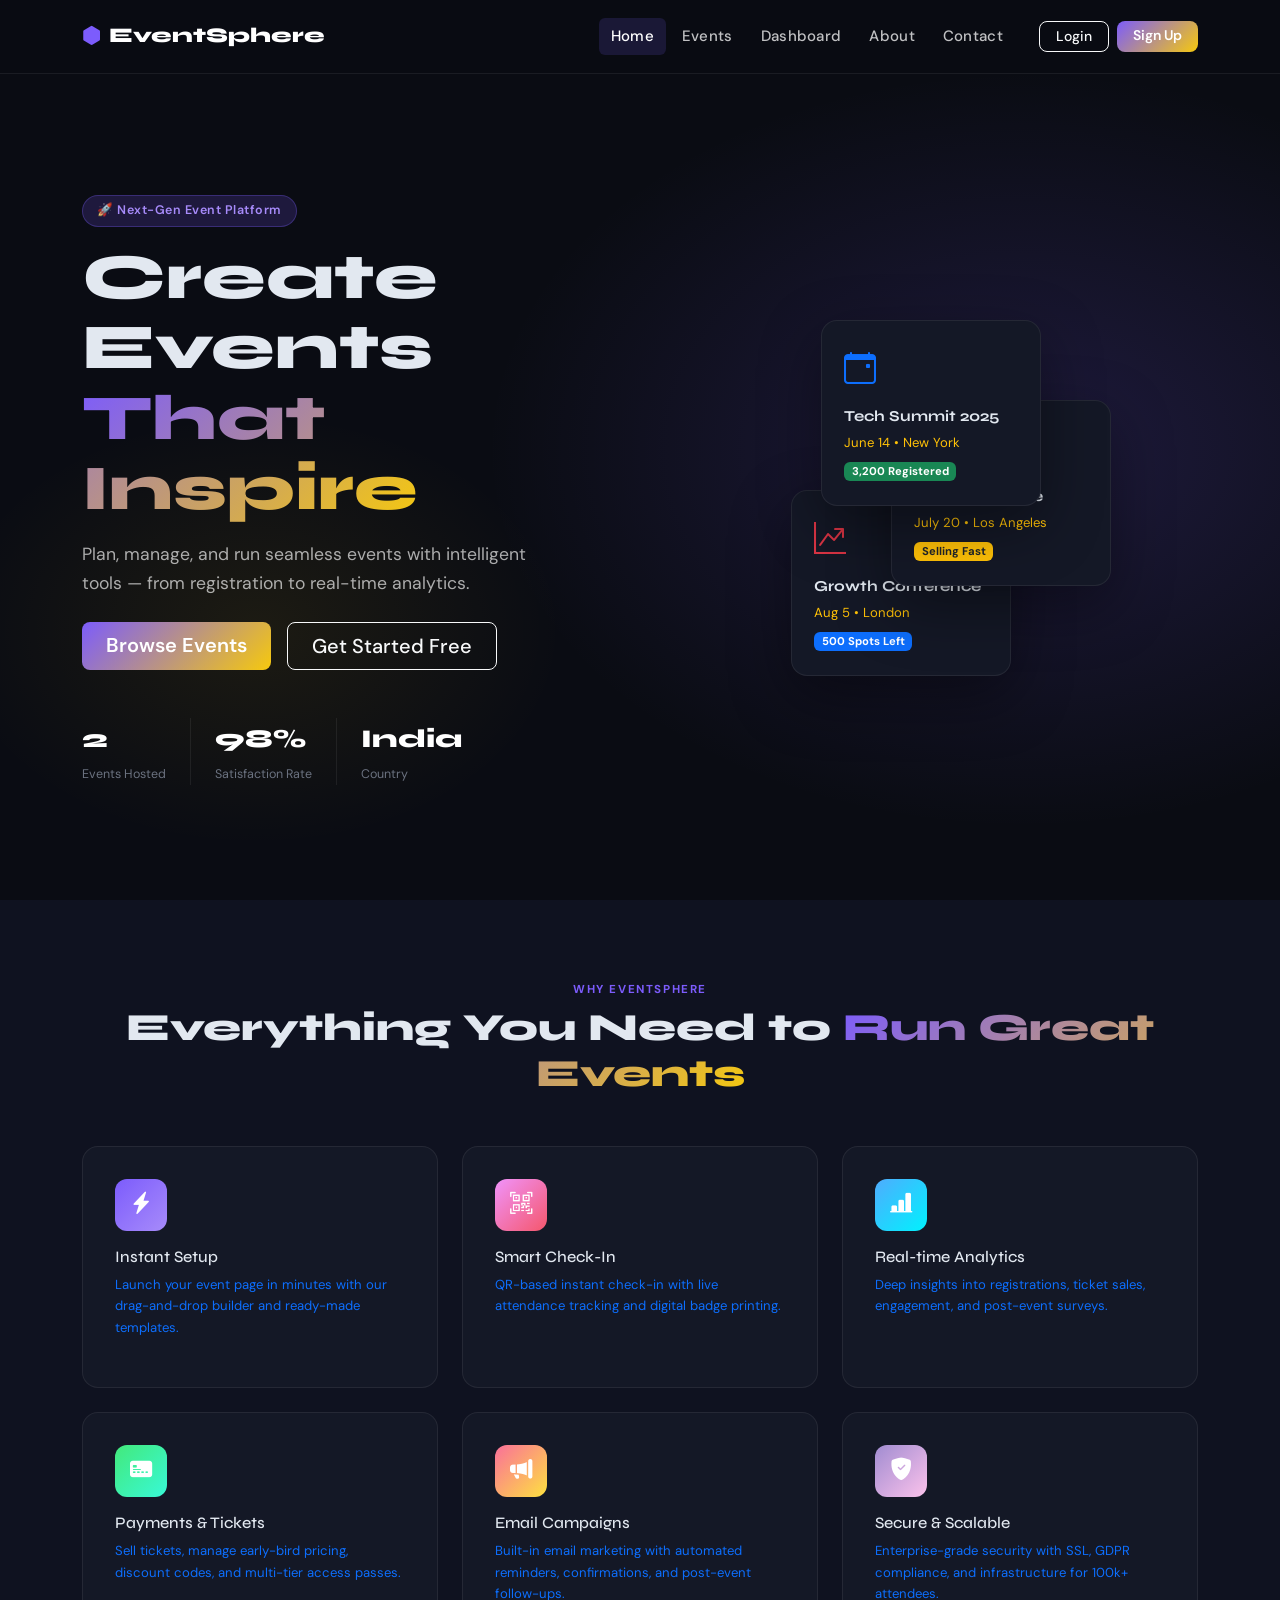
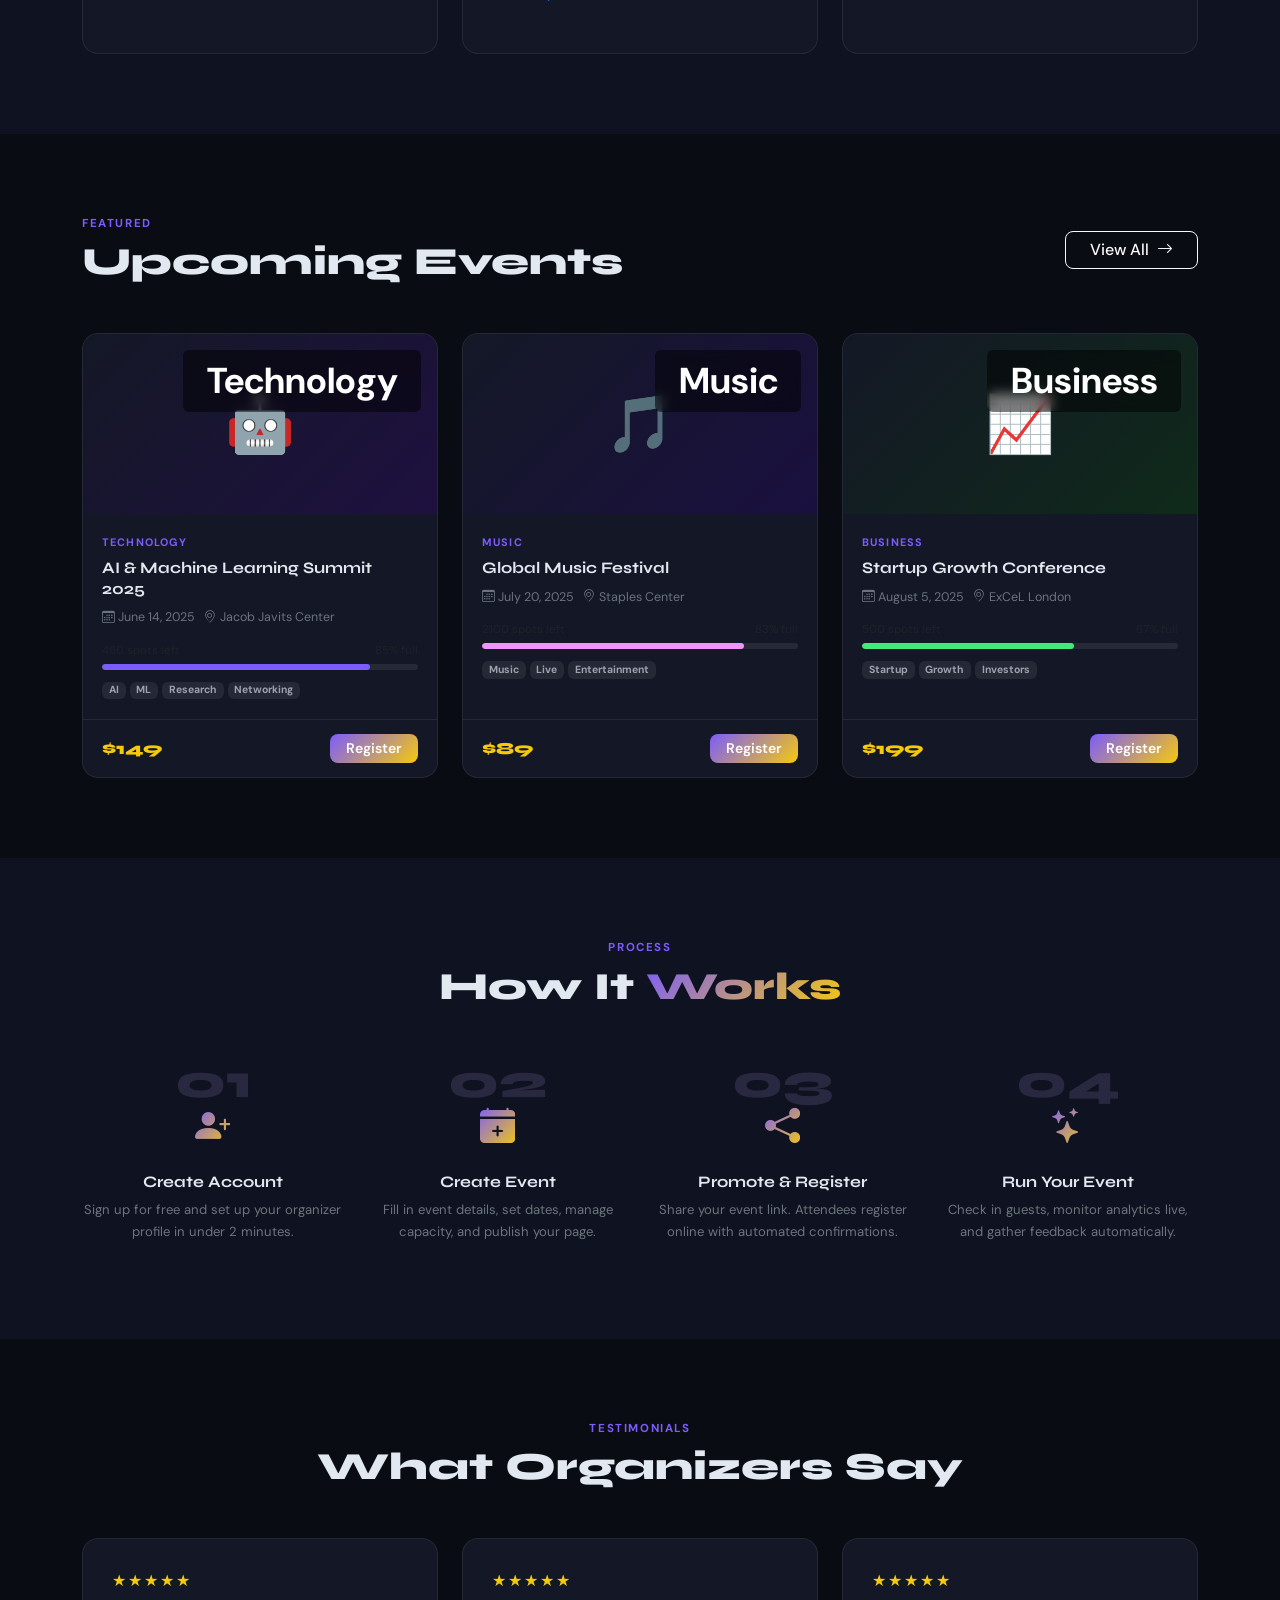
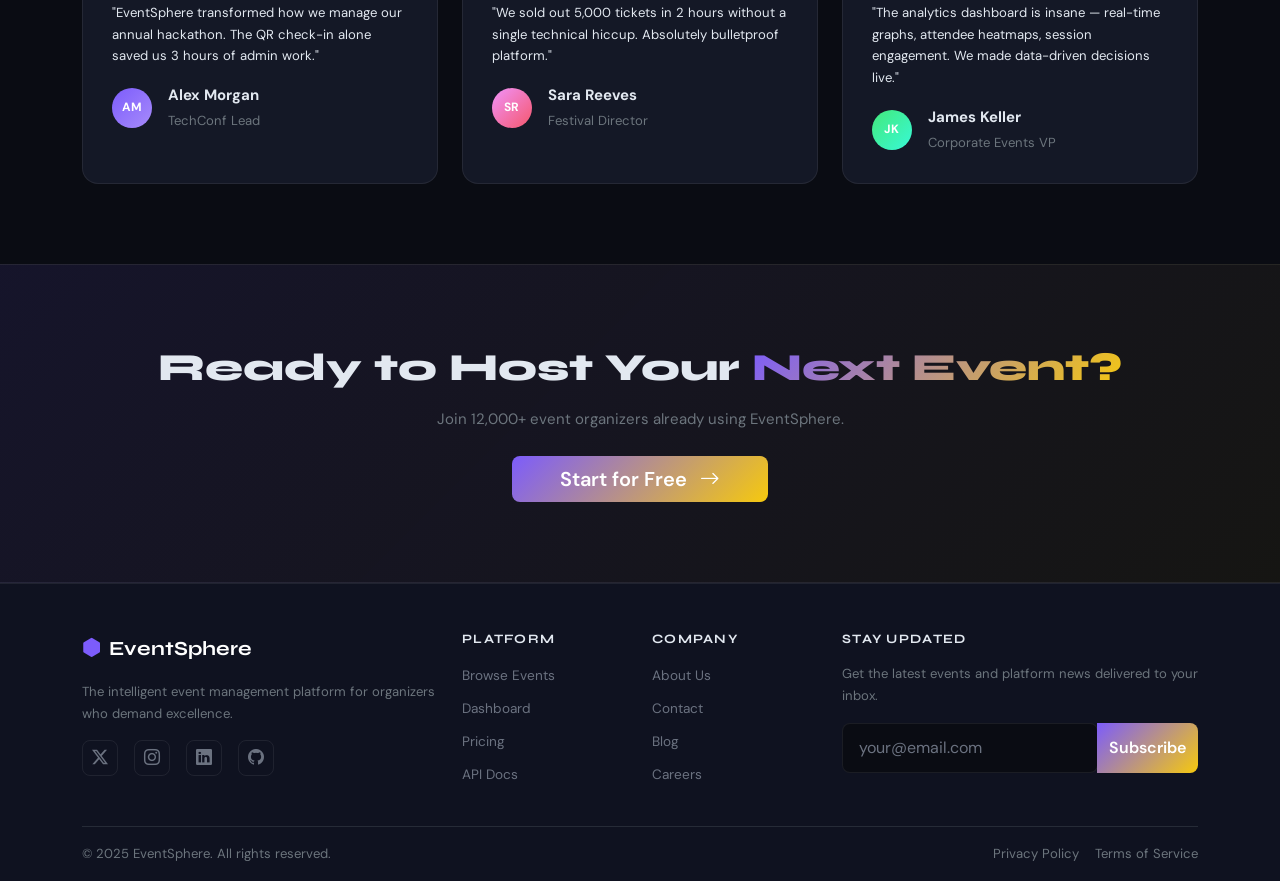
==== frontend/index.html @ f398262e "frontend ui of this website" ====
<!DOCTYPE html>
<html lang="en">

<head>
    <meta charset="UTF-8" />
    <meta name="viewport" content="width=device-width, initial-scale=1.0" />
    <title>EventSphere – Smart Event Management</title>
    <link href="https://cdn.jsdelivr.net/npm/bootstrap@5.3.3/dist/css/bootstrap.min.css" rel="stylesheet" />
    <link href="https://cdn.jsdelivr.net/npm/bootstrap-icons@1.11.3/font/bootstrap-icons.min.css" rel="stylesheet" />
    <link
        href="https://fonts.googleapis.com/css2?family=Syne:wght@400;600;700;800&family=DM+Sans:ital,wght@0,300;0,400;0,500;1,300&display=swap"
        rel="stylesheet" />
    <link rel="stylesheet" href="css/style.css" />
</head>

<body>

    <!-- NAVBAR -->
    <nav class="navbar navbar-expand-lg navbar-dark fixed-top es-navbar" id="mainNav">
        <div class="container">
            <a class="navbar-brand es-brand" href="index.html">
                <span class="brand-icon"><i class="bi bi-hexagon-fill"></i></span>
                EventSphere
            </a>
            <button class="navbar-toggler border-0" type="button" data-bs-toggle="collapse"
                data-bs-target="#navbarMain">
                <span class="navbar-toggler-icon"></span>
            </button>
            <div class="collapse navbar-collapse" id="navbarMain">
                <ul class="navbar-nav ms-auto align-items-lg-center gap-lg-1">
                    <li class="nav-item"><a class="nav-link active" href="index.html">Home</a></li>
                    <li class="nav-item"><a class="nav-link" href="events.html">Events</a></li>
                    <li class="nav-item"><a class="nav-link" href="dashboard.html">Dashboard</a></li>
                    <li class="nav-item"><a class="nav-link" href="about.html">About</a></li>
                    <li class="nav-item"><a class="nav-link" href="contact.html">Contact</a></li>
                </ul>
                <div class="ms-lg-4 mt-3 mt-lg-0 d-flex gap-2">
                    <a href="login.html" class="btn btn-outline-light btn-sm px-3">Login</a>
                    <a href="register.html" class="btn btn-es-primary btn-sm px-3">Sign Up</a>
                </div>
            </div>
        </div>
    </nav>

    <!-- HERO -->
    <section class="es-hero d-flex align-items-center">
        <div class="hero-bg-anim"></div>
        <div class="container position-relative z-1">
            <div class="row align-items-center g-5">
                <div class="col-lg-6">
                    <span class="es-badge mb-3 d-inline-block">🚀 Next-Gen Event Platform</span>
                    <h1 class="es-hero-title">Create Events <br /><span class="es-gradient-text">That Inspire</span>
                    </h1>
                    <p class="es-hero-sub mt-3 mb-4">Plan, manage, and run seamless events with intelligent tools — from
                        registration to real-time analytics.</p>
                    <div class="d-flex flex-wrap gap-3">
                        <a href="events.html" class="btn btn-es-primary btn-lg px-4">Browse Events</a>
                        <a href="register.html" class="btn btn-outline-light btn-lg px-4">Get Started Free</a>
                    </div>
                    <div class="hero-stats d-flex gap-4 mt-5">
                        <div><span class="stat-num">2</span><br /><small>Events Hosted</small></div>
                        <div class="stat-divider"></div>
                        <div><span class="stat-num">98%</span><br /><small>Satisfaction Rate</small></div>
                        <div class="stat-divider"></div>
                        <div><span class="stat-num">India</span><br /><small>Country</small></div>
                    </div>
                </div>
                <div class="col-lg-6 d-none d-lg-flex justify-content-center">
                    <div class="hero-card-stack">
                        <div class="hero-card hc-1">
                            <i class="bi bi-calendar-event fs-2 mb-2 d-block text-primary"></i>
                            <strong>Tech Summit 2025</strong>
                            <p class="small text-warning mb-1">June 14 • New York</p>
                            <span class="badge bg-success">3,200 Registered</span>
                        </div>
                        <div class="hero-card hc-2">
                            <i class="bi bi-music-note-beamed fs-2 mb-2 d-block text-info"></i>
                            <strong>Music Fest Live</strong>
                            <p class="small text-warning mb-1">July 20 • Los Angeles</p>
                            <span class="badge bg-warning text-dark">Selling Fast</span>
                        </div>
                        <div class="hero-card hc-3">
                            <i class="bi bi-graph-up-arrow fs-2 mb-2 d-block text-danger"></i>
                            <strong>Growth Conference</strong>
                            <p class="small text-warning mb-1">Aug 5 • London</p>
                            <span class="badge bg-primary">500 Spots Left</span>
                        </div>
                    </div>
                </div>
            </div>
        </div>
    </section>

    <!-- FEATURES -->
    <section class="py-6 bg-dark-alt">
        <div class="container">
            <div class="text-center mb-5">
                <span class="es-section-label">Why EventSphere</span>
                <h2 class="es-section-title">Everything You Need to <span class="es-gradient-text">Run Great
                        Events</span></h2>
            </div>
            <div class="row g-4">
                <div class="col-md-4">
                    <div class="es-feature-card">
                        <div class="es-feat-icon"><i class="bi bi-lightning-charge-fill"></i></div>
                        <h5>Instant Setup</h5>
                        <p class="text-primary small">Launch your event page in minutes with our drag-and-drop builder
                            and
                            ready-made templates.</p>
                    </div>
                </div>
                <div class="col-md-4">
                    <div class="es-feature-card">
                        <div class="es-feat-icon" style="background:linear-gradient(135deg,#f093fb,#f5576c)"><i
                                class="bi bi-qr-code-scan"></i></div>
                        <h5>Smart Check-In</h5>
                        <p class="text-primary small">QR-based instant check-in with live attendance tracking and
                            digital
                            badge printing.</p>
                    </div>
                </div>
                <div class="col-md-4">
                    <div class="es-feature-card">
                        <div class="es-feat-icon" style="background:linear-gradient(135deg,#4facfe,#00f2fe)"><i
                                class="bi bi-bar-chart-line-fill"></i></div>
                        <h5>Real-time Analytics</h5>
                        <p class="text-primary small">Deep insights into registrations, ticket sales, engagement, and
                            post-event surveys.</p>
                    </div>
                </div>
                <div class="col-md-4">
                    <div class="es-feature-card">
                        <div class="es-feat-icon" style="background:linear-gradient(135deg,#43e97b,#38f9d7)"><i
                                class="bi bi-credit-card-2-front-fill"></i></div>
                        <h5>Payments & Tickets</h5>
                        <p class="text-primary small">Sell tickets, manage early-bird pricing, discount codes, and
                            multi-tier access passes.</p>
                    </div>
                </div>
                <div class="col-md-4">
                    <div class="es-feature-card">
                        <div class="es-feat-icon" style="background:linear-gradient(135deg,#fa709a,#fee140)"><i
                                class="bi bi-megaphone-fill"></i></div>
                        <h5>Email Campaigns</h5>
                        <p class="text-primary small">Built-in email marketing with automated reminders, confirmations,
                            and post-event follow-ups.</p>
                    </div>
                </div>
                <div class="col-md-4">
                    <div class="es-feature-card">
                        <div class="es-feat-icon" style="background:linear-gradient(135deg,#a18cd1,#fbc2eb)"><i
                                class="bi bi-shield-fill-check"></i></div>
                        <h5>Secure & Scalable</h5>
                        <p class="text-primary small">Enterprise-grade security with SSL, GDPR compliance, and
                            infrastructure for 100k+ attendees.</p>
                    </div>
                </div>
            </div>
        </div>
    </section>

    <!-- UPCOMING EVENTS PREVIEW -->
    <section class="py-6">
        <div class="container">
            <div class="d-flex justify-content-between align-items-center mb-5">
                <div>
                    <span class="es-section-label">Featured</span>
                    <h2 class="es-section-title mb-0">Upcoming Events</h2>
                </div>
                <a href="events.html" class="btn btn-outline-light px-4">View All <i
                        class="bi bi-arrow-right ms-1"></i></a>
            </div>
            <div class="row g-4" id="homeEventCards">
                <!-- Cards injected by JS -->
            </div>
        </div>
    </section>

    <!-- HOW IT WORKS -->
    <section class="py-6 bg-dark-alt">
        <div class="container">
            <div class="text-center mb-5">
                <span class="es-section-label">Process</span>
                <h2 class="es-section-title">How It <span class="es-gradient-text">Works</span></h2>
            </div>
            <div class="row g-4 justify-content-center">
                <div class="col-md-3 text-center">
                    <div class="hiw-step">
                        <div class="hiw-num">01</div>
                        <i class="bi bi-person-plus-fill hiw-icon"></i>
                        <h6 class="mt-3">Create Account</h6>
                        <p class="text-secondary small">Sign up for free and set up your organizer profile in under 2
                            minutes.</p>
                    </div>
                </div>
                <div class="col-md-3 text-center">
                    <div class="hiw-step">
                        <div class="hiw-num">02</div>
                        <i class="bi bi-calendar-plus-fill hiw-icon"></i>
                        <h6 class="mt-3">Create Event</h6>
                        <p class="text-secondary small">Fill in event details, set dates, manage capacity, and publish
                            your
                            page.</p>
                    </div>
                </div>
                <div class="col-md-3 text-center">
                    <div class="hiw-step">
                        <div class="hiw-num">03</div>
                        <i class="bi bi-share-fill hiw-icon"></i>
                        <h6 class="mt-3">Promote & Register</h6>
                        <p class="text-secondary small">Share your event link. Attendees register online with automated
                            confirmations.</p>
                    </div>
                </div>
                <div class="col-md-3 text-center">
                    <div class="hiw-step">
                        <div class="hiw-num">04</div>
                        <i class="bi bi-stars hiw-icon"></i>
                        <h6 class="mt-3">Run Your Event</h6>
                        <p class="text-secondary small">Check in guests, monitor analytics live, and gather feedback
                            automatically.</p>
                    </div>
                </div>
            </div>
        </div>
    </section>

    <!-- TESTIMONIALS -->
    <section class="py-6">
        <div class="container">
            <div class="text-center mb-5">
                <span class="es-section-label">Testimonials</span>
                <h2 class="es-section-title">What Organizers Say</h2>
            </div>
            <div class="row g-4">
                <div class="col-md-4">
                    <div class="es-testimonial-card">
                        <div class="stars mb-2">★★★★★</div>
                        <p class="text-gray small">"EventSphere transformed how we manage our annual hackathon. The
                            QR
                            check-in alone saved us 3 hours of admin work."</p>
                        <div class="d-flex align-items-center gap-3 mt-3">
                            <div class="testi-avatar">AM</div>
                            <div><strong class="d-block">Alex Morgan</strong><small class="text-secondary
                                ">TechConf
                                    Lead</small></div>
                        </div>
                    </div>
                </div>
                <div class="col-md-4">
                    <div class="es-testimonial-card">
                        <div class="stars mb-2">★★★★★</div>
                        <p class="text-gray small">"We sold out 5,000 tickets in 2 hours without a single technical
                            hiccup. Absolutely bulletproof platform."</p>
                        <div class="d-flex align-items-center gap-3 mt-3">
                            <div class="testi-avatar" style="background:linear-gradient(135deg,#f093fb,#f5576c)">SR
                            </div>
                            <div><strong class="d-block">Sara Reeves</strong><small class="text-secondary">Festival
                                    Director</small></div>
                        </div>
                    </div>
                </div>
                <div class="col-md-4">
                    <div class="es-testimonial-card">
                        <div class="stars mb-2">★★★★★</div>
                        <p class="text-gray small">"The analytics dashboard is insane — real-time graphs, attendee
                            heatmaps, session engagement. We made data-driven decisions live."</p>
                        <div class="d-flex align-items-center gap-3 mt-3">
                            <div class="testi-avatar" style="background:linear-gradient(135deg,#43e97b,#38f9d7)">JK
                            </div>
                            <div><strong class="d-block">James Keller</strong><small class="text-secondary">Corporate
                                    Events
                                    VP</small></div>
                        </div>
                    </div>
                </div>
            </div>
        </div>
    </section>

    <!-- CTA BANNER -->
    <section class="es-cta-section py-6">
        <div class="container text-center">
            <h2 class="es-section-title mb-3">Ready to Host Your <span class="es-gradient-text">Next Event?</span></h2>
            <p class="text-secondary mb-4">Join 12,000+ event organizers already using EventSphere.</p>
            <a href="register.html" class="btn btn-es-primary btn-lg px-5">Start for Free <i
                    class="bi bi-arrow-right ms-2"></i></a>
        </div>
    </section>

    <!-- FOOTER -->
    <footer class="es-footer pt-5 pb-3">
        <div class="container">
            <div class="row g-4 mb-4">
                <div class="col-lg-4">
                    <a class="es-brand d-flex align-items-center gap-2 mb-3 text-decoration-none" href="index.html">
                        <span class="brand-icon"><i class="bi bi-hexagon-fill"></i></span>
                        <span class="text-white fs-5 fw-bold" style="font-family:'Syne',sans-serif">EventSphere</span>
                    </a>
                    <p class="text-secondary small">The intelligent event management platform for organizers who demand
                        excellence.</p>
                    <div class="d-flex gap-3 mt-3">
                        <a href="#" class="es-social-link"><i class="bi bi-twitter-x"></i></a>
                        <a href="#" class="es-social-link"><i class="bi bi-instagram"></i></a>
                        <a href="#" class="es-social-link"><i class="bi bi-linkedin"></i></a>
                        <a href="#" class="es-social-link"><i class="bi bi-github"></i></a>
                    </div>
                </div>
                <div class="col-6 col-lg-2">
                    <h6 class="es-footer-heading">Platform</h6>
                    <ul class="list-unstyled es-footer-links">
                        <li><a href="events.html">Browse Events</a></li>
                        <li><a href="dashboard.html">Dashboard</a></li>
                        <li><a href="#">Pricing</a></li>
                        <li><a href="#">API Docs</a></li>
                    </ul>
                </div>
                <div class="col-6 col-lg-2">
                    <h6 class="es-footer-heading">Company</h6>
                    <ul class="list-unstyled es-footer-links">
                        <li><a href="about.html">About Us</a></li>
                        <li><a href="contact.html">Contact</a></li>
                        <li><a href="#">Blog</a></li>
                        <li><a href="#">Careers</a></li>
                    </ul>
                </div>
                <div class="col-lg-4">
                    <h6 class="es-footer-heading">Stay Updated</h6>
                    <p class="text-secondary small">Get the latest events and platform news delivered to your inbox.</p>
                    <div class="input-group es-newsletter-input">
                        <input type="email" class="form-control" placeholder="your@email.com" />
                        <button class="btn btn-es-primary">Subscribe</button>
                    </div>
                </div>
            </div>
            <hr class="border-secondary" />
            <div class="d-flex flex-wrap justify-content-between align-items-center gap-2">
                <small class="text-secondary">© 2025 EventSphere. All rights reserved.</small>
                <div class="d-flex gap-3">
                    <a href="#" class="text-secondary small">Privacy Policy</a>
                    <a href="#" class="text-secondary small">Terms of Service</a>
                </div>
            </div>
        </div>
    </footer>

    <script src="https://cdn.jsdelivr.net/npm/bootstrap@5.3.3/dist/js/bootstrap.bundle.min.js"></script>
    <script src="js/auth.js"></script>
    <script src="js/api.js"></script>
    <script src="js/events.js"></script>
    <script src="js/main.js"></script>
    <script>
        // Render 3 featured event cards on home page
        document.addEventListener('DOMContentLoaded', () => {
            const container = document.getElementById('homeEventCards');
            const featured = eventsData.slice(0, 3);
            container.innerHTML = featured.map(renderEventCard).join('');
        });
    </script>
</body>

</html>
---- frontend/css/style.css ----
/* =============================
   EventSphere — Global Stylesheet
   ============================= */

:root {
  --es-bg: #0a0c13;
  --es-bg-alt: #0f1220;
  --es-card: #141826;
  --es-border: rgba(255, 255, 255, 0.07);
  --es-accent: #7c5cfc;
  --es-accent2: #f6c90e;
  --es-text: #e2e8f0;
  --es-muted: #6b7280;
  --es-grad: linear-gradient(135deg, #7c5cfc 0%, #f6c90e 100%);
  --es-grad-soft: linear-gradient(
    135deg,
    rgba(124, 92, 252, 0.15),
    rgba(246, 201, 14, 0.08)
  );
}

/* ─── Base ─── */
*,
*::before,
*::after {
  box-sizing: border-box;
}

body {
  margin: 0;
  background: var(--es-bg);
  color: var(--es-text);
  font-family: 'DM Sans', sans-serif;
  font-size: 15px;
  line-height: 1.65;
}

h1,
h2,
h3,
h4,
h5,
h6 {
  font-family: 'Syne', sans-serif;
}

a {
  color: var(--es-accent);
  text-decoration: none;
  transition: color 0.2s;
}
a:hover {
  color: var(--es-accent2);
}

.py-6 {
  padding-top: 5rem;
  padding-bottom: 5rem;
}

/* ─── Scrollbar ─── */
::-webkit-scrollbar {
  width: 6px;
}
::-webkit-scrollbar-track {
  background: var(--es-bg);
}
::-webkit-scrollbar-thumb {
  background: var(--es-accent);
  border-radius: 3px;
}

/* ─── Navbar ─── */
.es-navbar {
  background: rgba(10, 12, 19, 0.85);
  backdrop-filter: blur(18px);
  border-bottom: 1px solid var(--es-border);
  padding: 0.9rem 0;
  transition: background 0.3s;
}
.es-navbar.scrolled {
  background: rgba(10, 12, 19, 0.98);
}
.es-brand {
  font-family: 'Syne', sans-serif;
  font-weight: 800;
  font-size: 1.3rem;
  color: #fff !important;
  display: flex;
  align-items: center;
  gap: 0.5rem;
}
.brand-icon {
  color: var(--es-accent);
  font-size: 1.2rem;
}
.navbar-nav .nav-link {
  color: rgba(255, 255, 255, 0.75) !important;
  font-weight: 500;
  letter-spacing: 0.02em;
  padding: 0.4rem 0.75rem !important;
  border-radius: 6px;
  transition: all 0.2s;
}
.navbar-nav .nav-link:hover,
.navbar-nav .nav-link.active {
  color: #fff !important;
  background: rgba(124, 92, 252, 0.15);
}

/* ─── Buttons ─── */
.btn-es-primary {
  background: var(--es-grad);
  color: #fff !important;
  border: none;
  font-weight: 600;
  border-radius: 8px;
  transition:
    transform 0.2s,
    box-shadow 0.2s;
}
.btn-es-primary:hover {
  transform: translateY(-2px);
  box-shadow: 0 8px 24px rgba(124, 92, 252, 0.4);
}
.btn-outline-light {
  border-radius: 8px;
  font-weight: 500;
}

/* ─── Section Labels & Titles ─── */
.es-section-label {
  font-size: 0.72rem;
  font-weight: 700;
  letter-spacing: 0.14em;
  text-transform: uppercase;
  color: var(--es-accent);
  display: block;
  margin-bottom: 0.4rem;
}
.es-section-title {
  font-size: clamp(1.6rem, 3vw, 2.4rem);
  font-weight: 800;
  line-height: 1.2;
}
.es-gradient-text {
  background: var(--es-grad);
  -webkit-background-clip: text;
  -webkit-text-fill-color: transparent;
  background-clip: text;
}
.es-badge {
  background: rgba(124, 92, 252, 0.18);
  color: #a78bfa;
  border: 1px solid rgba(124, 92, 252, 0.3);
  border-radius: 50px;
  padding: 0.3rem 0.9rem;
  font-size: 0.78rem;
  font-weight: 600;
  letter-spacing: 0.04em;
}

/* ─── Hero ─── */
.es-hero {
  min-height: 100vh;
  padding-top: 80px;
  position: relative;
  overflow: hidden;
  background: var(--es-bg);
}
.hero-bg-anim {
  position: absolute;
  inset: 0;
  background:
    radial-gradient(
      ellipse 60% 60% at 80% 50%,
      rgba(124, 92, 252, 0.18) 0%,
      transparent 70%
    ),
    radial-gradient(
      ellipse 40% 40% at 20% 70%,
      rgba(246, 201, 14, 0.08) 0%,
      transparent 60%
    );
  pointer-events: none;
}
.es-hero-title {
  font-size: clamp(2.4rem, 5vw, 4rem);
  font-weight: 800;
  line-height: 1.1;
}
.es-hero-sub {
  font-size: 1.1rem;
  color: rgba(255, 255, 255, 0.65);
  max-width: 480px;
}
.stat-num {
  font-family: 'Syne', sans-serif;
  font-size: 1.6rem;
  font-weight: 800;
  color: #fff;
}
.hero-stats small {
  color: var(--es-muted);
  font-size: 0.78rem;
}
.stat-divider {
  width: 1px;
  background: var(--es-border);
  align-self: stretch;
}

/* Hero Card Stack */
.hero-card-stack {
  position: relative;
  width: 320px;
  height: 340px;
}
.hero-card {
  position: absolute;
  background: var(--es-card);
  border: 1px solid var(--es-border);
  border-radius: 16px;
  padding: 1.4rem;
  width: 220px;
  box-shadow: 0 20px 60px rgba(0, 0, 0, 0.4);
  transition: transform 0.4s ease;
}
.hero-card:hover {
  transform: scale(1.04);
  z-index: 10;
}
.hc-1 {
  top: 0;
  left: 50px;
  z-index: 3;
}
.hc-2 {
  top: 80px;
  left: 120px;
  z-index: 2;
}
.hc-3 {
  top: 170px;
  left: 20px;
  z-index: 1;
}
.hero-card strong {
  font-family: 'Syne', sans-serif;
  font-size: 0.95rem;
  display: block;
  margin-bottom: 0.2rem;
}

/* ─── Backgrounds ─── */
.bg-dark-alt {
  background: var(--es-bg-alt) !important;
}

/* ─── Feature Cards ─── */
.es-feature-card {
  background: var(--es-card);
  border: 1px solid var(--es-border);
  border-radius: 16px;
  padding: 2rem;
  height: 100%;
  transition:
    transform 0.3s,
    border-color 0.3s,
    box-shadow 0.3s;
}
.es-feature-card:hover {
  transform: translateY(-6px);
  border-color: rgba(124, 92, 252, 0.4);
  box-shadow: 0 16px 48px rgba(124, 92, 252, 0.12);
}
.es-feat-icon {
  width: 52px;
  height: 52px;
  border-radius: 12px;
  background: linear-gradient(135deg, #7c5cfc, #a78bfa);
  display: flex;
  align-items: center;
  justify-content: center;
  font-size: 1.4rem;
  color: #fff;
  margin-bottom: 1rem;
}
.es-feature-card h5 {
  font-family: 'Syne', sans-serif;
  font-size: 1rem;
  margin-bottom: 0.5rem;
}

/* ─── Event Cards ─── */
.es-event-card {
  background: var(--es-card);
  border: 1px solid var(--es-border);
  border-radius: 16px;
  overflow: hidden;
  height: 100%;
  display: flex;
  flex-direction: column;
  transition:
    transform 0.3s,
    box-shadow 0.3s,
    border-color 0.3s;
}
.es-event-card:hover {
  transform: translateY(-6px);
  box-shadow: 0 20px 50px rgba(0, 0, 0, 0.5);
  border-color: rgba(124, 92, 252, 0.35);
}
.es-event-img {
  height: 180px;
  display: flex;
  align-items: center;
  justify-content: center;
  font-size: 3rem;
  position: relative;
}
.es-event-body {
  padding: 1.2rem;
  flex: 1;
  display: flex;
  flex-direction: column;
}
.es-event-category {
  font-size: 0.68rem;
  font-weight: 700;
  letter-spacing: 0.1em;
  text-transform: uppercase;
  color: var(--es-accent);
  margin-bottom: 0.4rem;
}
.es-event-title {
  font-family: 'Syne', sans-serif;
  font-size: 1rem;
  font-weight: 700;
  margin-bottom: 0.5rem;
  line-height: 1.3;
}
.es-event-meta {
  font-size: 0.78rem;
  color: var(--es-muted);
  margin-bottom: 0.8rem;
}
.es-event-footer {
  margin-top: auto;
  padding: 0.9rem 1.2rem;
  border-top: 1px solid var(--es-border);
  display: flex;
  justify-content: space-between;
  align-items: center;
}
.es-event-price {
  font-family: 'Syne', sans-serif;
  font-weight: 800;
  font-size: 1.05rem;
  color: var(--es-accent2);
}

/* ─── How It Works ─── */
.hiw-step {
  position: relative;
}
.hiw-num {
  font-family: 'Syne', sans-serif;
  font-size: 3rem;
  font-weight: 800;
  color: rgba(190, 170, 249, 0.15);
  line-height: 1;
  margin-bottom: -0.5rem;
}
/* .hiw-icon {
  font-size: 2.2rem;
  background: var(--es-grad);
  -webkit-background-clip: text;
  -webkit-text-fill-color: transparent;
} */
.hiw-icon {
  font-size: 2.2rem;
  background: var(--es-grad);

  background-clip: text; /* Standard */
  -webkit-background-clip: text; /* Chrome/Safari */

  color: transparent; /* Fallback */
  -webkit-text-fill-color: transparent;
}
.hiw-step h6 {
  font-family: 'Syne', sans-serif;
  font-weight: 700;
}

/* ─── Testimonials ─── */
.es-testimonial-card {
  background: var(--es-card);
  border: 1px solid var(--es-border);
  border-radius: 16px;
  padding: 1.8rem;
  height: 100%;
  transition: transform 0.3s;
}
.es-testimonial-card:hover {
  transform: translateY(-4px);
}
.stars {
  color: var(--es-accent2);
  font-size: 1rem;
  letter-spacing: 2px;
}
.testi-avatar {
  width: 40px;
  height: 40px;
  border-radius: 50%;
  background: linear-gradient(135deg, #7c5cfc, #a78bfa);
  display: flex;
  align-items: center;
  justify-content: center;
  font-size: 0.75rem;
  font-weight: 700;
  color: #fff;
  flex-shrink: 0;
}

/* ─── CTA Section ─── */
.es-cta-section {
  background: linear-gradient(
    135deg,
    rgba(124, 92, 252, 0.1) 0%,
    rgba(246, 201, 14, 0.05) 100%
  );
  border-top: 1px solid var(--es-border);
  border-bottom: 1px solid var(--es-border);
}

/* ─── Footer ─── */
.es-footer {
  background: var(--es-bg-alt);
  border-top: 1px solid var(--es-border);
}
.es-footer-heading {
  font-family: 'Syne', sans-serif;
  font-size: 0.8rem;
  font-weight: 700;
  letter-spacing: 0.1em;
  text-transform: uppercase;
  color: var(--es-text);
  margin-bottom: 1rem;
}
.es-footer-links li {
  margin-bottom: 0.5rem;
}
.es-footer-links a {
  color: var(--es-muted);
  font-size: 0.85rem;
  transition: color 0.2s;
}
.es-footer-links a:hover {
  color: var(--es-accent);
}
.es-social-link {
  width: 36px;
  height: 36px;
  display: flex;
  align-items: center;
  justify-content: center;
  border: 1px solid var(--es-border);
  border-radius: 8px;
  color: var(--es-muted);
  font-size: 1rem;
  transition: all 0.2s;
}
.es-social-link:hover {
  color: var(--es-accent);
  border-color: var(--es-accent);
  background: rgba(124, 92, 252, 0.1);
}
.es-newsletter-input .form-control {
  background: var(--es-card);
  border: 1px solid var(--es-border);
  color: var(--es-text);
  border-radius: 8px 0 0 8px;
}
.es-newsletter-input .form-control:focus {
  background: var(--es-card);
  border-color: var(--es-accent);
  color: var(--es-text);
  box-shadow: none;
}
.es-newsletter-input .btn {
  border-radius: 0 8px 8px 0;
}

/* ─── Page Hero (inner pages) ─── */
.es-page-hero {
  padding: 130px 0 70px;
  background: var(--es-bg-alt);
  border-bottom: 1px solid var(--es-border);
  position: relative;
  overflow: hidden;
}
.es-page-hero::before {
  content: '';
  position: absolute;
  inset: 0;
  background: radial-gradient(
    ellipse 60% 80% at 50% 0%,
    rgba(124, 92, 252, 0.12) 0%,
    transparent 70%
  );
  pointer-events: none;
}

/* ─── Search & Filters ─── */
.es-search-bar .form-control {
  background: var(--es-card);
  border: 1px solid var(--es-border);
  color: var(--es-text);
  border-radius: 10px;
  padding: 0.75rem 1rem;
}
.es-search-bar .form-control:focus {
  border-color: var(--es-accent);
  box-shadow: none;
  background: var(--es-card);
  color: var(--es-text);
}
.es-search-bar .form-control::placeholder {
  color: var(--es-muted);
}
.es-filter-btn {
  background: var(--es-card);
  border: 1px solid var(--es-border);
  color: var(--es-muted);
  border-radius: 8px;
  padding: 0.5rem 1rem;
  font-size: 0.85rem;
  cursor: pointer;
  transition: all 0.2s;
}
.es-filter-btn:hover,
.es-filter-btn.active {
  border-color: var(--es-accent);
  color: var(--es-accent);
  background: rgba(124, 92, 252, 0.1);
}

/* ─── Forms ─── */
.es-form-card {
  background: var(--es-card);
  border: 1px solid var(--es-border);
  border-radius: 20px;
  padding: 2.5rem;
}
.form-control,
.form-select {
  background: var(--es-bg) !important;
  border: 1px solid var(--es-border) !important;
  color: var(--es-text) !important;
  border-radius: 8px !important;
  padding: 0.75rem 1rem !important;
  transition:
    border-color 0.2s,
    box-shadow 0.2s !important;
}
.form-control:focus,
.form-select:focus {
  border-color: var(--es-accent) !important;
  box-shadow: 0 0 0 3px rgba(124, 92, 252, 0.15) !important;
  background: var(--es-bg) !important;
  color: var(--es-text) !important;
}
.form-control::placeholder {
  color: var(--es-muted) !important;
}
.form-label {
  font-size: 0.82rem;
  font-weight: 600;
  color: var(--es-text);
  margin-bottom: 0.35rem;
}
.form-check-input {
  background-color: var(--es-bg) !important;
  border: 1px solid var(--es-border) !important;
}
.form-check-input:checked {
  background-color: var(--es-accent) !important;
  border-color: var(--es-accent) !important;
}
.form-select option {
  background: var(--es-bg);
  color: var(--es-text);
}
.es-divider {
  display: flex;
  align-items: center;
  gap: 1rem;
  color: var(--es-muted);
  font-size: 0.78rem;
}
.es-divider::before,
.es-divider::after {
  content: '';
  flex: 1;
  height: 1px;
  background: var(--es-border);
}

/* ─── Dashboard ─── */
.es-stat-card {
  background: var(--es-card);
  border: 1px solid var(--es-border);
  border-radius: 14px;
  padding: 1.5rem;
  display: flex;
  align-items: center;
  gap: 1rem;
  transition: transform 0.3s;
}
.es-stat-card:hover {
  transform: translateY(-4px);
}
.es-stat-icon {
  width: 56px;
  height: 56px;
  border-radius: 14px;
  display: flex;
  align-items: center;
  justify-content: center;
  font-size: 1.4rem;
  flex-shrink: 0;
}
.es-stat-num {
  font-family: 'Syne', sans-serif;
  font-size: 1.8rem;
  font-weight: 800;
  line-height: 1;
}
.es-stat-label {
  color: var(--es-muted);
  font-size: 0.8rem;
}
.es-stat-change {
  font-size: 0.75rem;
  font-weight: 600;
}
.es-stat-up {
  color: #22c55e;
}
.es-stat-down {
  color: #ef4444;
}

.es-dash-card {
  background: var(--es-card);
  border: 1px solid var(--es-border);
  border-radius: 14px;
  padding: 1.5rem;
}
.es-dash-card-title {
  font-family: 'Syne', sans-serif;
  font-size: 0.95rem;
  font-weight: 700;
  margin-bottom: 1rem;
}

.es-table {
  width: 100%;
  border-collapse: collapse;
}
.es-table th {
  font-size: 0.72rem;
  font-weight: 700;
  letter-spacing: 0.08em;
  text-transform: uppercase;
  color: var(--es-muted);
  padding: 0.5rem 0.75rem;
  border-bottom: 1px solid var(--es-border);
  text-align: left;
}
.es-table td {
  padding: 0.9rem 0.75rem;
  border-bottom: 1px solid rgba(255, 255, 255, 0.04);
  font-size: 0.85rem;
  vertical-align: middle;
}
.es-table tr:last-child td {
  border-bottom: none;
}
.es-table tr:hover td {
  background: rgba(124, 92, 252, 0.05);
}

/* Status Badges */
.badge-active {
  background: rgba(34, 197, 94, 0.15);
  color: #22c55e;
  border: 1px solid rgba(34, 197, 94, 0.3);
}
.badge-draft {
  background: rgba(107, 114, 128, 0.15);
  color: #9ca3af;
  border: 1px solid rgba(107, 114, 128, 0.3);
}
.badge-upcoming {
  background: rgba(59, 130, 246, 0.15);
  color: #60a5fa;
  border: 1px solid rgba(59, 130, 246, 0.3);
}
.badge-sold-out {
  background: rgba(239, 68, 68, 0.15);
  color: #f87171;
  border: 1px solid rgba(239, 68, 68, 0.3);
}
.es-status-badge {
  display: inline-flex;
  align-items: center;
  padding: 0.25rem 0.65rem;
  border-radius: 50px;
  font-size: 0.7rem;
  font-weight: 600;
}

/* Sidebar Navigation (Dashboard) */
.es-sidebar {
  width: 250px;
  min-height: calc(100vh - 68px);
  background: var(--es-bg-alt);
  border-right: 1px solid var(--es-border);
  padding: 1.5rem;
  position: sticky;
  top: 68px;
  flex-shrink: 0;
}
.es-sidebar-link {
  display: flex;
  align-items: center;
  gap: 0.75rem;
  color: var(--es-muted);
  padding: 0.6rem 0.9rem;
  border-radius: 8px;
  font-size: 0.88rem;
  font-weight: 500;
  transition: all 0.2s;
  margin-bottom: 0.2rem;
  cursor: pointer;
}
.es-sidebar-link:hover,
.es-sidebar-link.active {
  color: var(--es-text);
  background: rgba(124, 92, 252, 0.15);
}
.es-sidebar-link.active {
  color: var(--es-accent);
}
.es-sidebar-section {
  font-size: 0.65rem;
  font-weight: 700;
  letter-spacing: 0.12em;
  text-transform: uppercase;
  color: var(--es-muted);
  margin: 1.2rem 0 0.5rem 0.9rem;
}

/* Progress Bar */
.es-progress-bar {
  height: 6px;
  background: rgba(255, 255, 255, 0.08);
  border-radius: 3px;
  overflow: hidden;
}
.es-progress-fill {
  height: 100%;
  border-radius: 3px;
  background: var(--es-grad);
  transition: width 1s ease;
}

/* ─── Registration Success ─── */
.es-success-icon {
  width: 80px;
  height: 80px;
  border-radius: 50%;
  background: rgba(34, 197, 94, 0.1);
  border: 2px solid rgba(34, 197, 94, 0.3);
  display: flex;
  align-items: center;
  justify-content: center;
  font-size: 2.5rem;
  color: #22c55e;
  margin: 0 auto;
}

/* ─── Map Placeholder ─── */
.es-map-placeholder {
  background: var(--es-card);
  border: 1px solid var(--es-border);
  border-radius: 16px;
  height: 300px;
  display: flex;
  flex-direction: column;
  align-items: center;
  justify-content: center;
  color: var(--es-muted);
}

/* ─── Animations ─── */
@keyframes fadeUp {
  from {
    opacity: 0;
    transform: translateY(24px);
  }
  to {
    opacity: 1;
    transform: translateY(0);
  }
}
.fade-up {
  animation: fadeUp 0.6s ease both;
}
.fade-up-d1 {
  animation-delay: 0.1s;
}
.fade-up-d2 {
  animation-delay: 0.2s;
}
.fade-up-d3 {
  animation-delay: 0.3s;
}

@keyframes float {
  0%,
  100% {
    transform: translateY(0);
  }
  50% {
    transform: translateY(-8px);
  }
}
.float-anim {
  animation: float 4s ease-in-out infinite;
}

/* ─── Pagination ─── */
.es-pagination .page-link {
  background: var(--es-card);
  border: 1px solid var(--es-border);
  color: var(--es-muted);
  border-radius: 8px;
  margin: 0 3px;
}
.es-pagination .page-link:hover,
.es-pagination .page-item.active .page-link {
  background: var(--es-accent);
  border-color: var(--es-accent);
  color: #fff;
}

/* ─── Responsive ─── */
@media (max-width: 768px) {
  .es-sidebar {
    display: none;
  }
  .py-6 {
    padding-top: 3rem;
    padding-bottom: 3rem;
  }
  .es-form-card {
    padding: 1.5rem;
  }
}
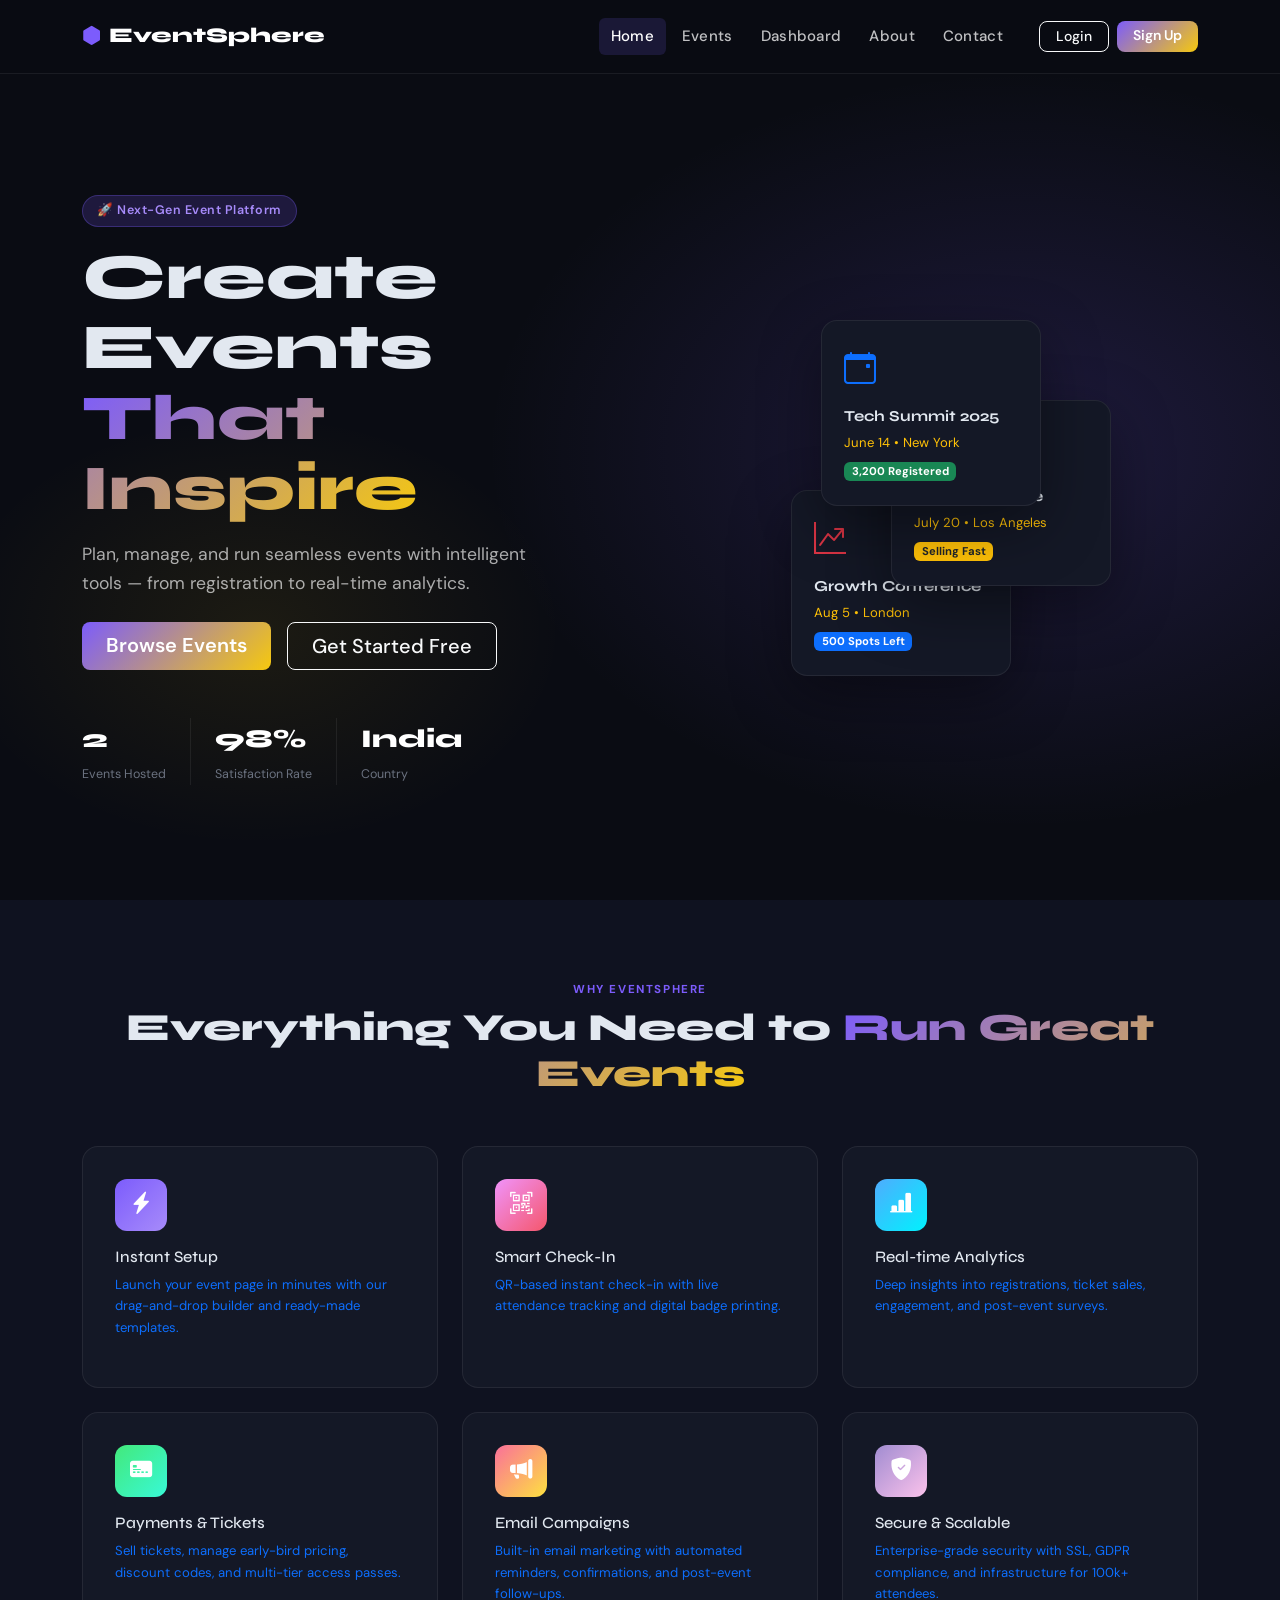
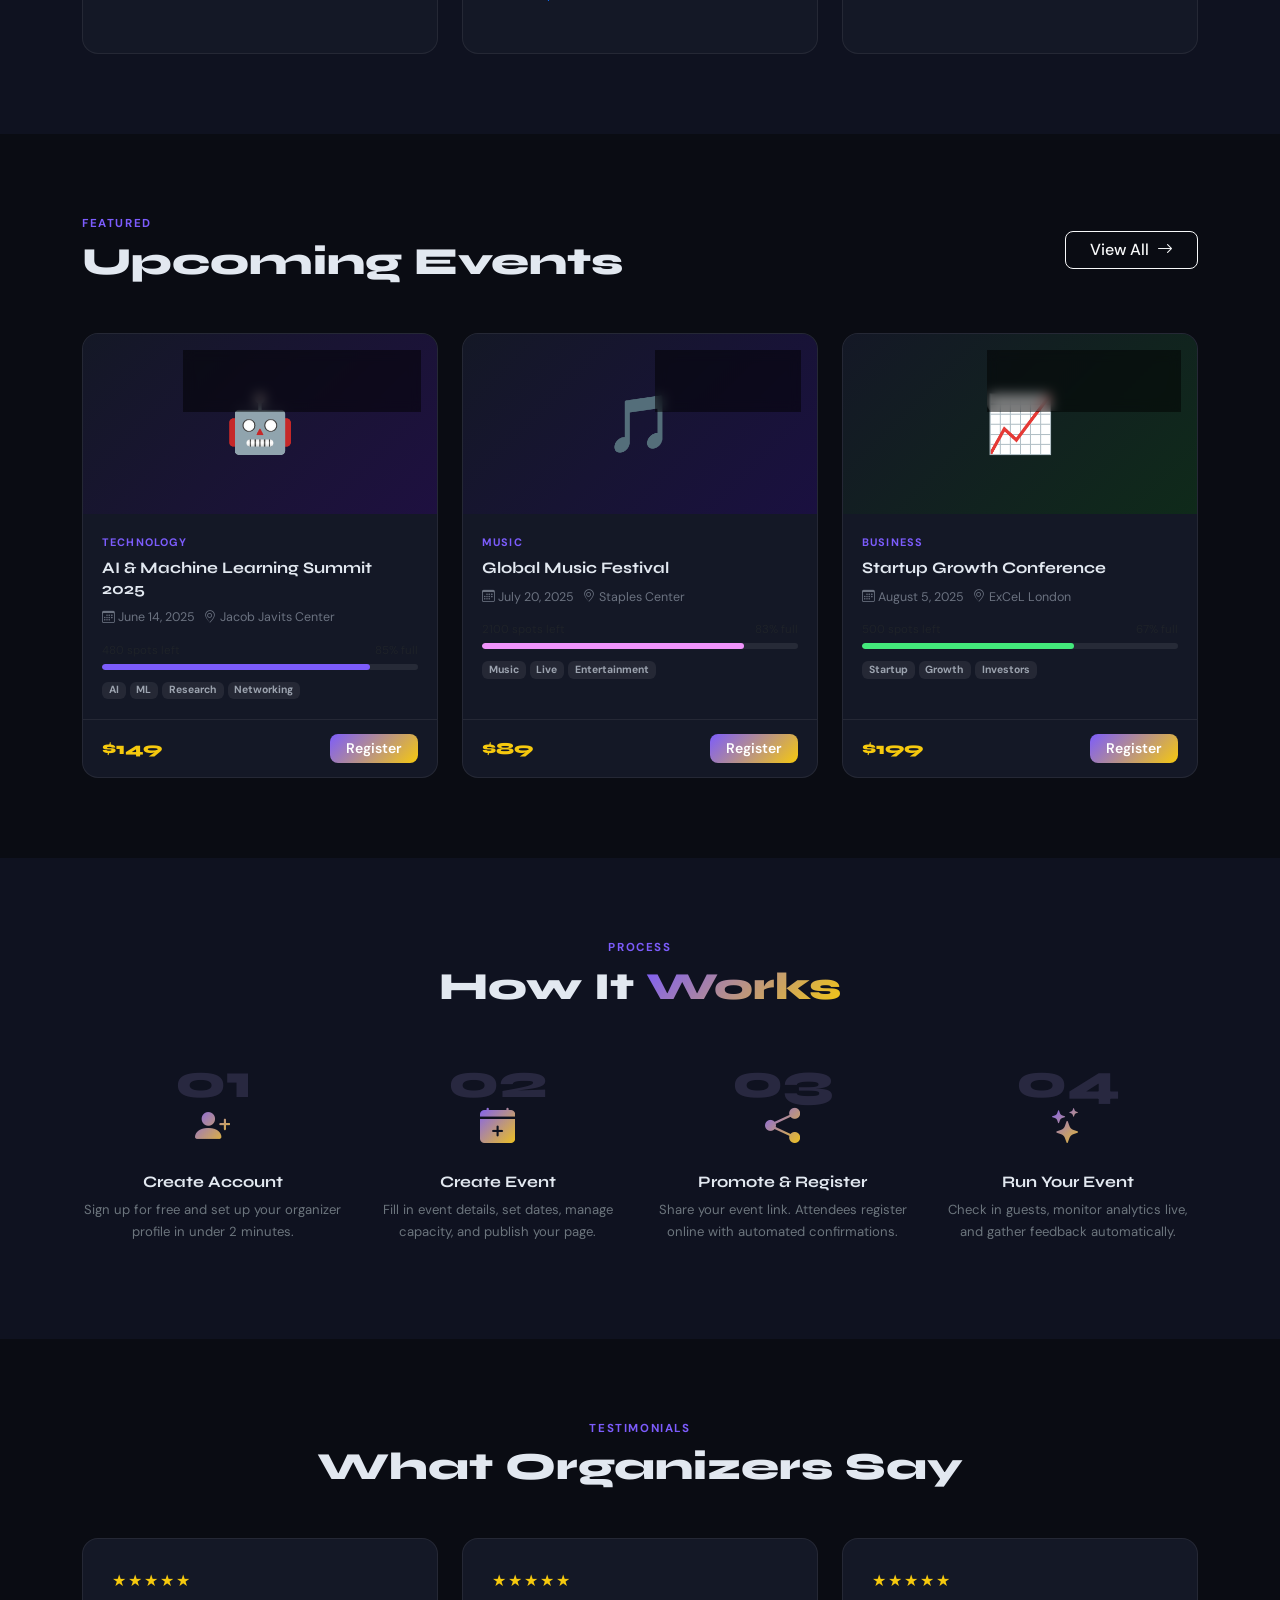
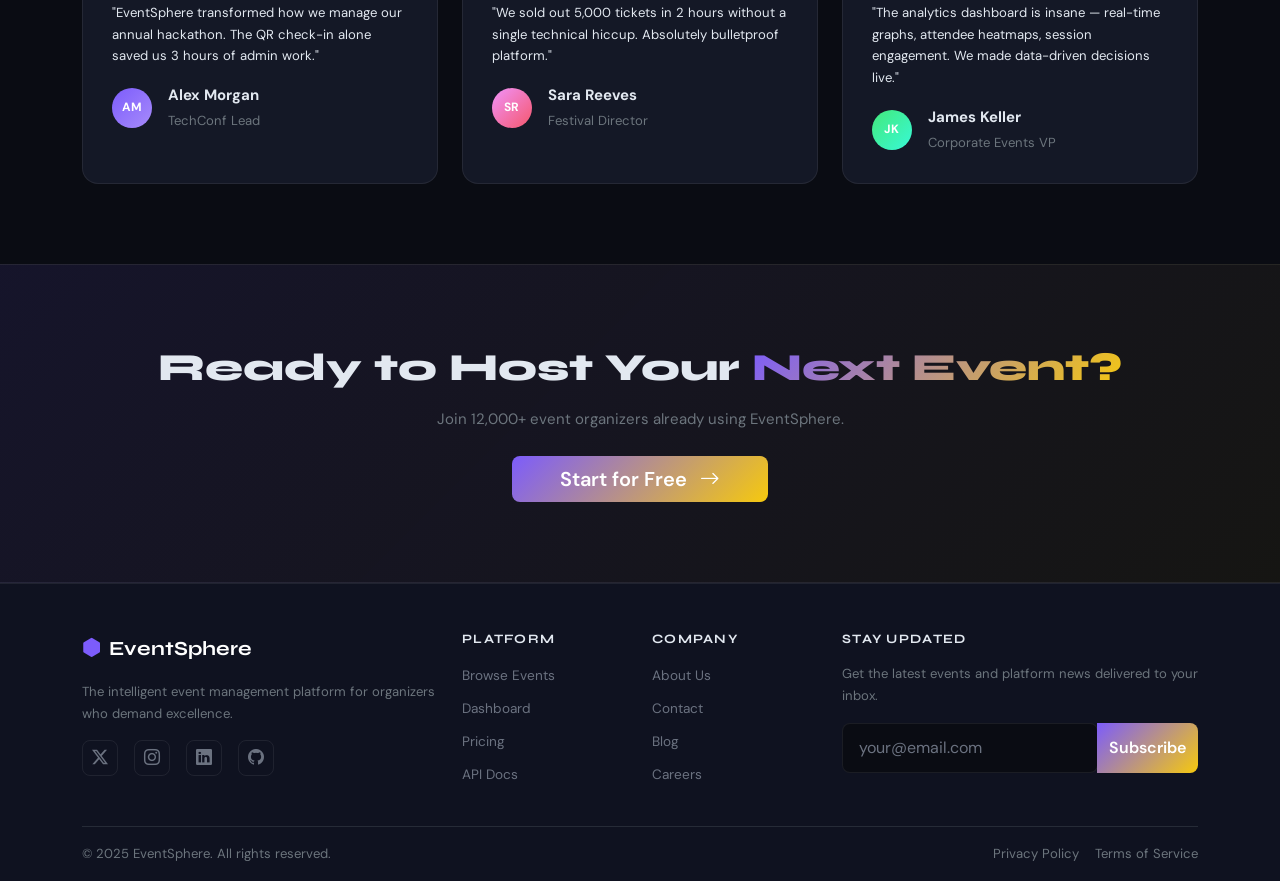
==== commit c51044dd: "Updated frontend with API integration" ====
--- a/frontend/index.html
+++ b/frontend/index.html
@@ -352,7 +352,10 @@
     <script>
         // Render 3 featured event cards on home page
         document.addEventListener('DOMContentLoaded', () => {
+
             const container = document.getElementById('homeEventCards');
+
+
             const featured = eventsData.slice(0, 3);
             container.innerHTML = featured.map(renderEventCard).join('');
         });
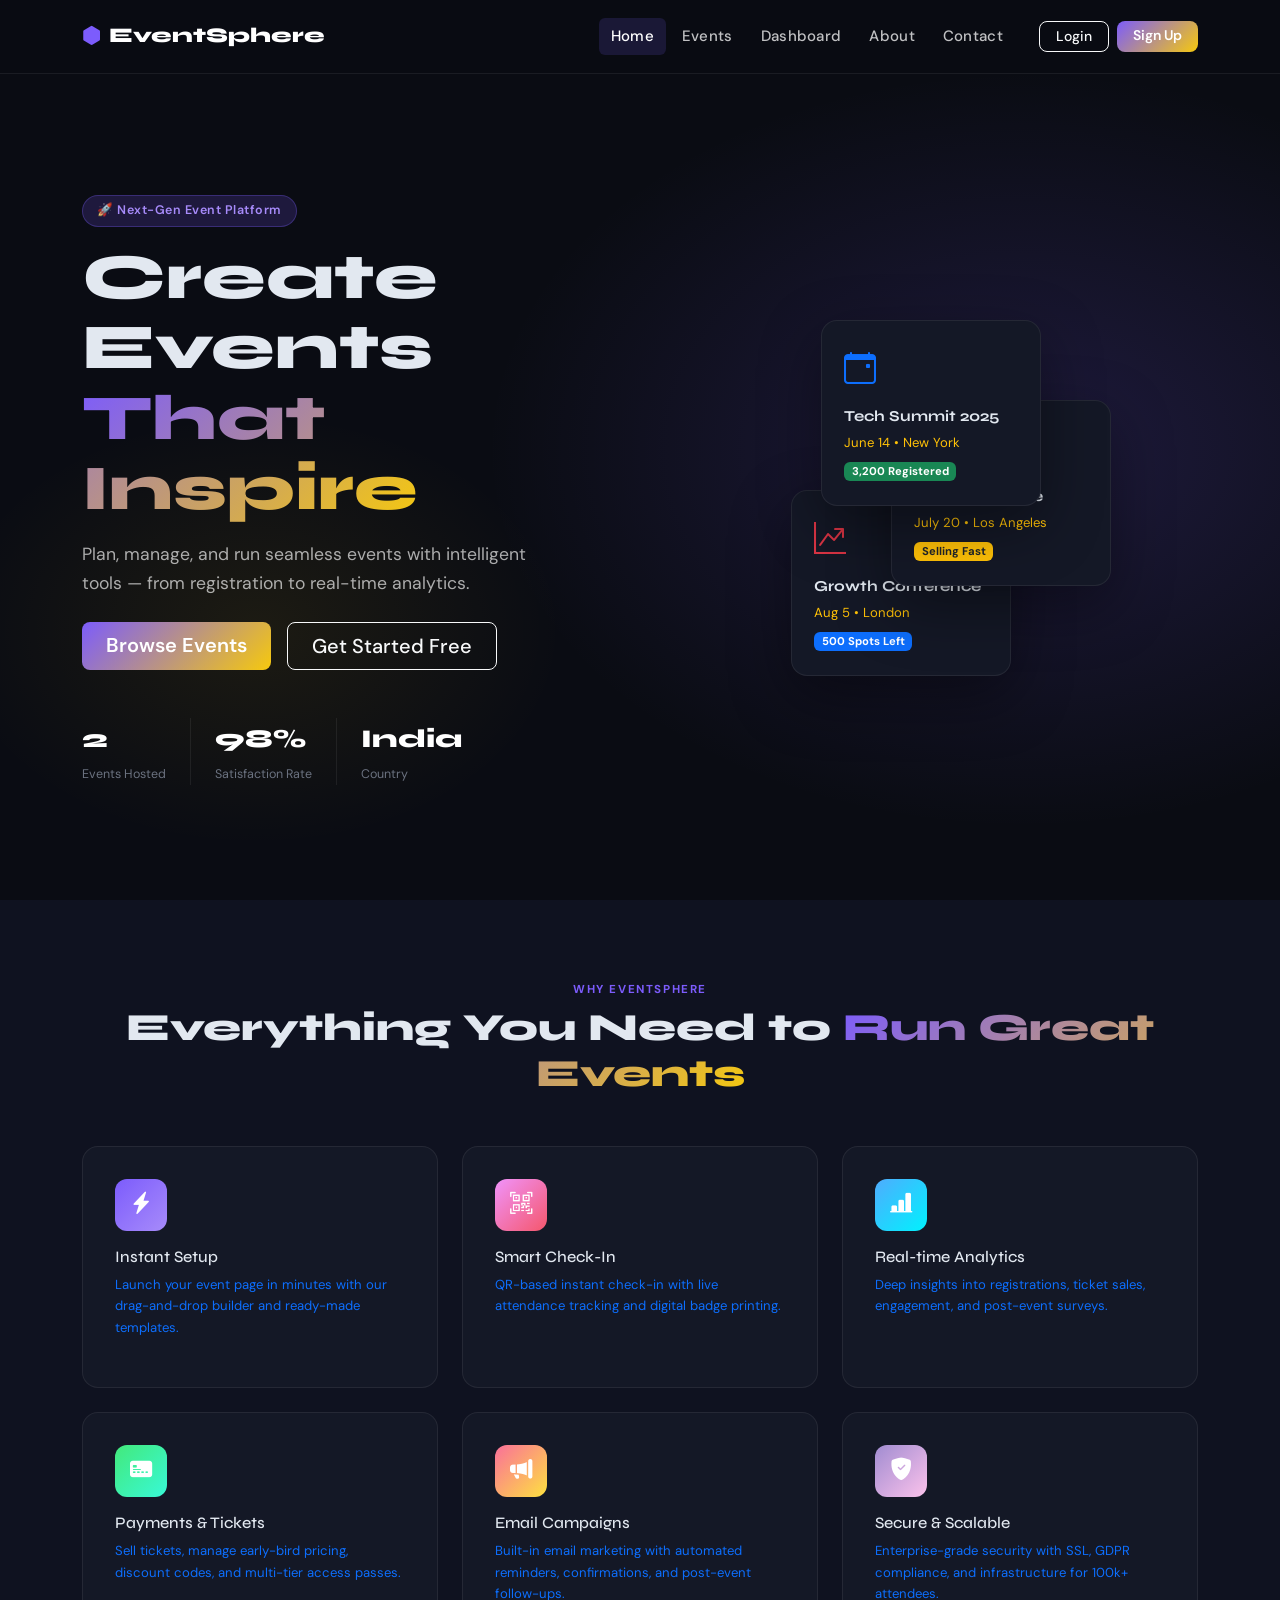
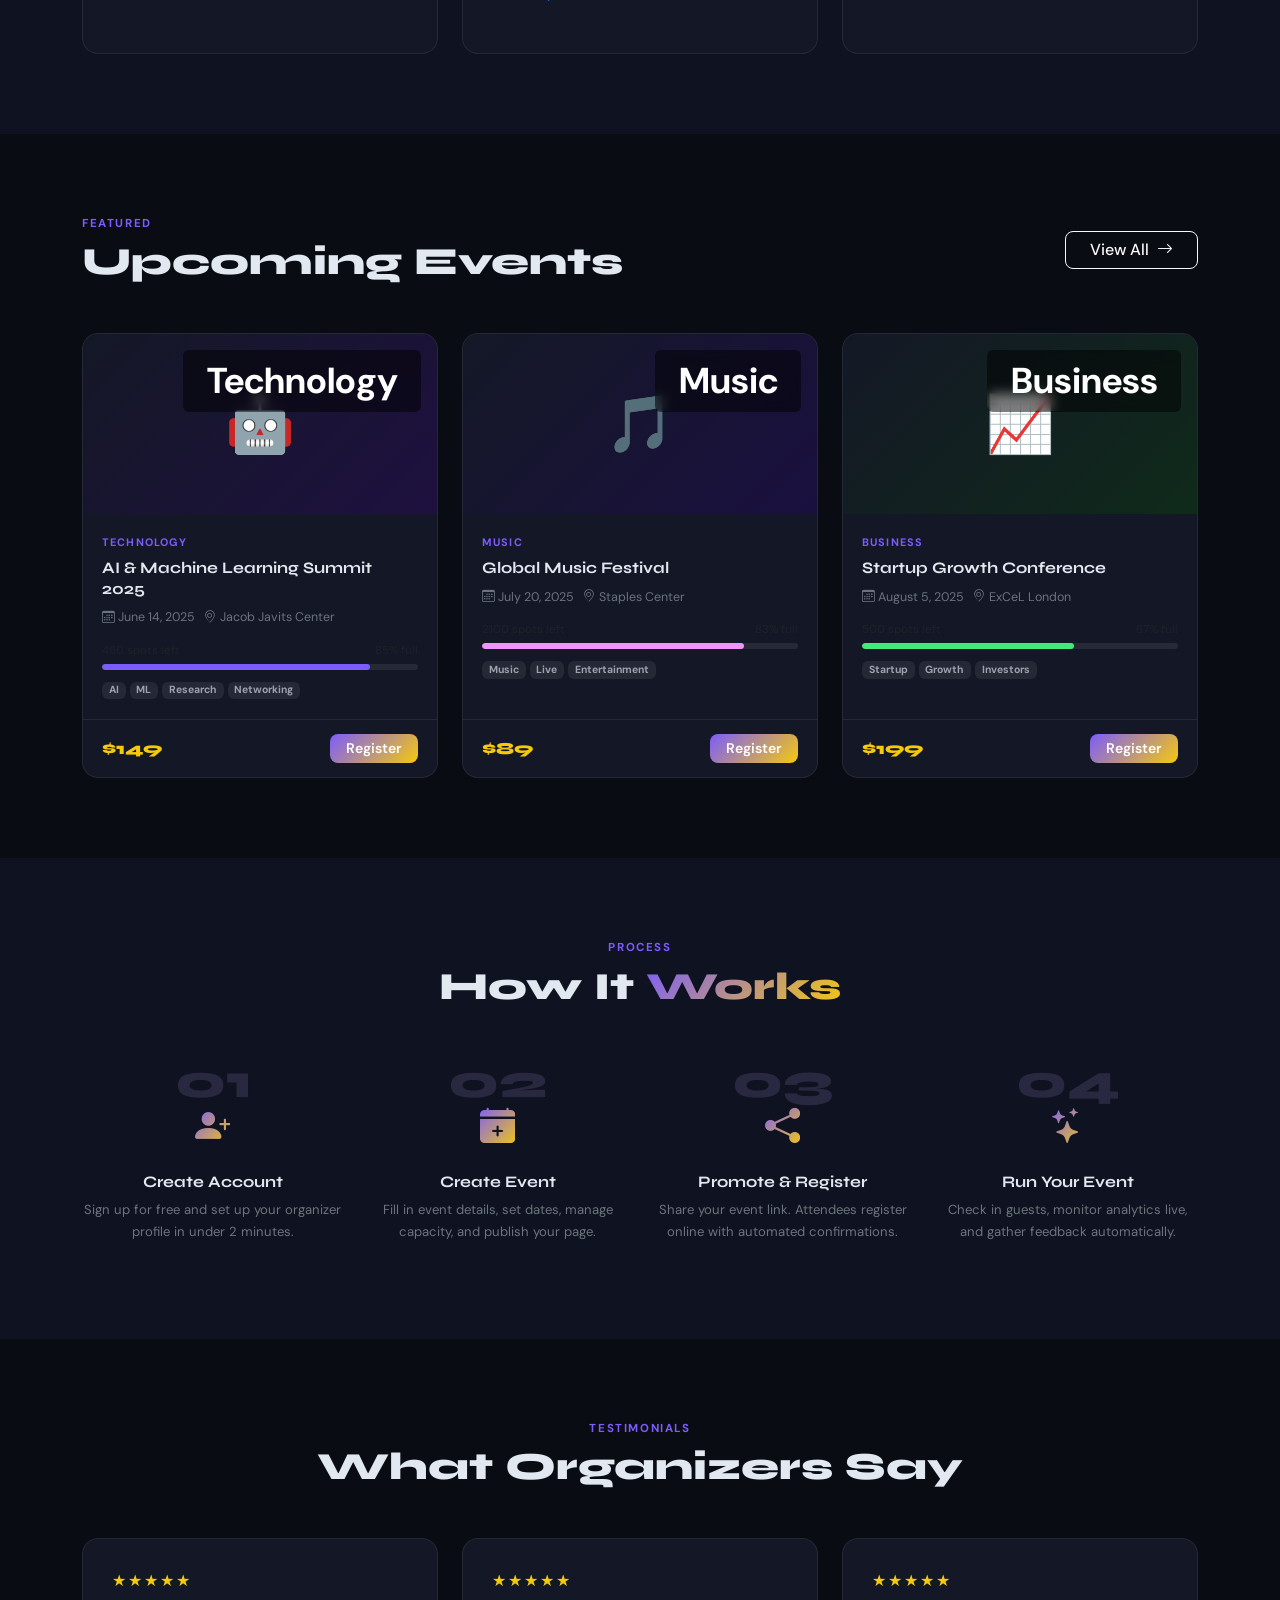
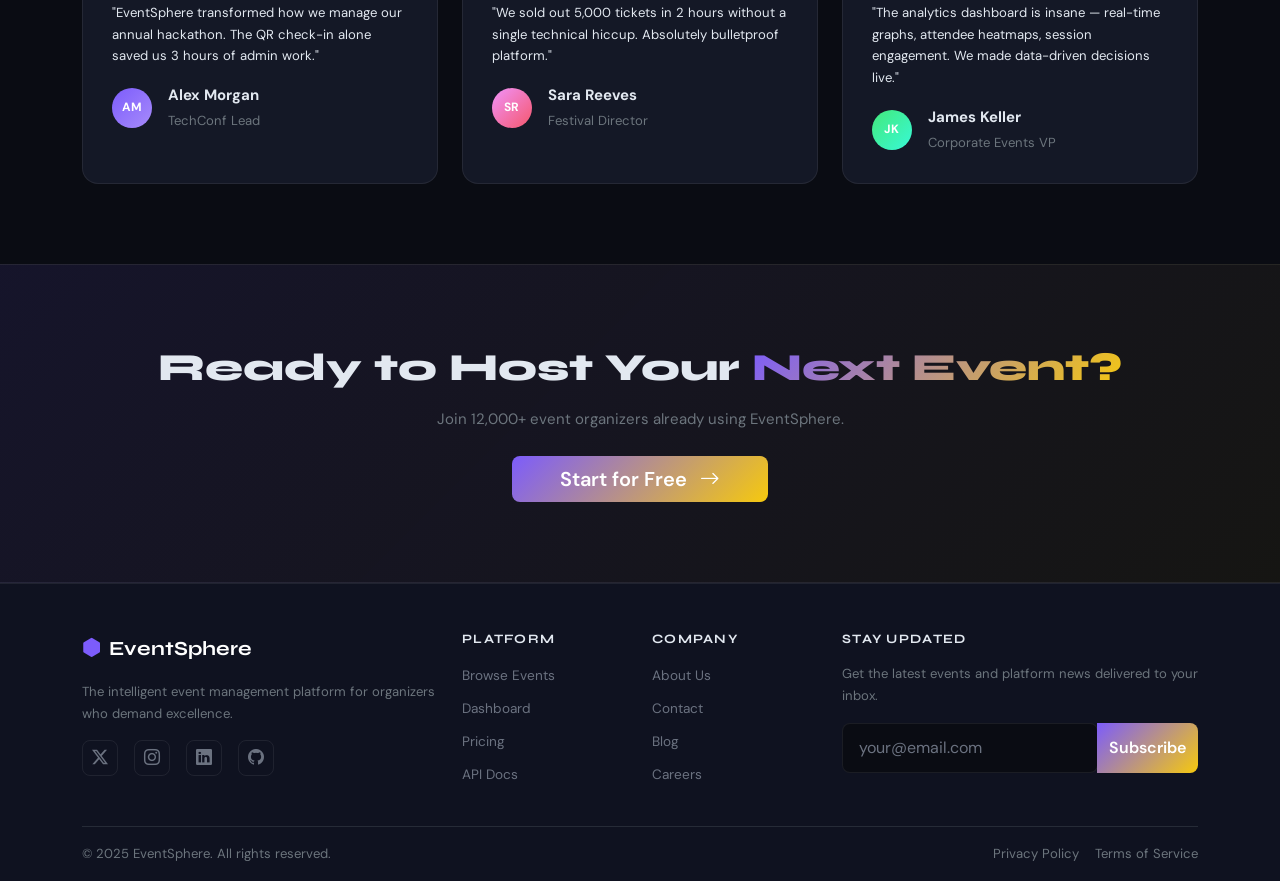
==== commit 1b1168ea: "Updated frontend with API integration" ====
--- a/frontend/index.html
+++ b/frontend/index.html
@@ -352,10 +352,7 @@
     <script>
         // Render 3 featured event cards on home page
         document.addEventListener('DOMContentLoaded', () => {
-
             const container = document.getElementById('homeEventCards');
-
-
             const featured = eventsData.slice(0, 3);
             container.innerHTML = featured.map(renderEventCard).join('');
         });
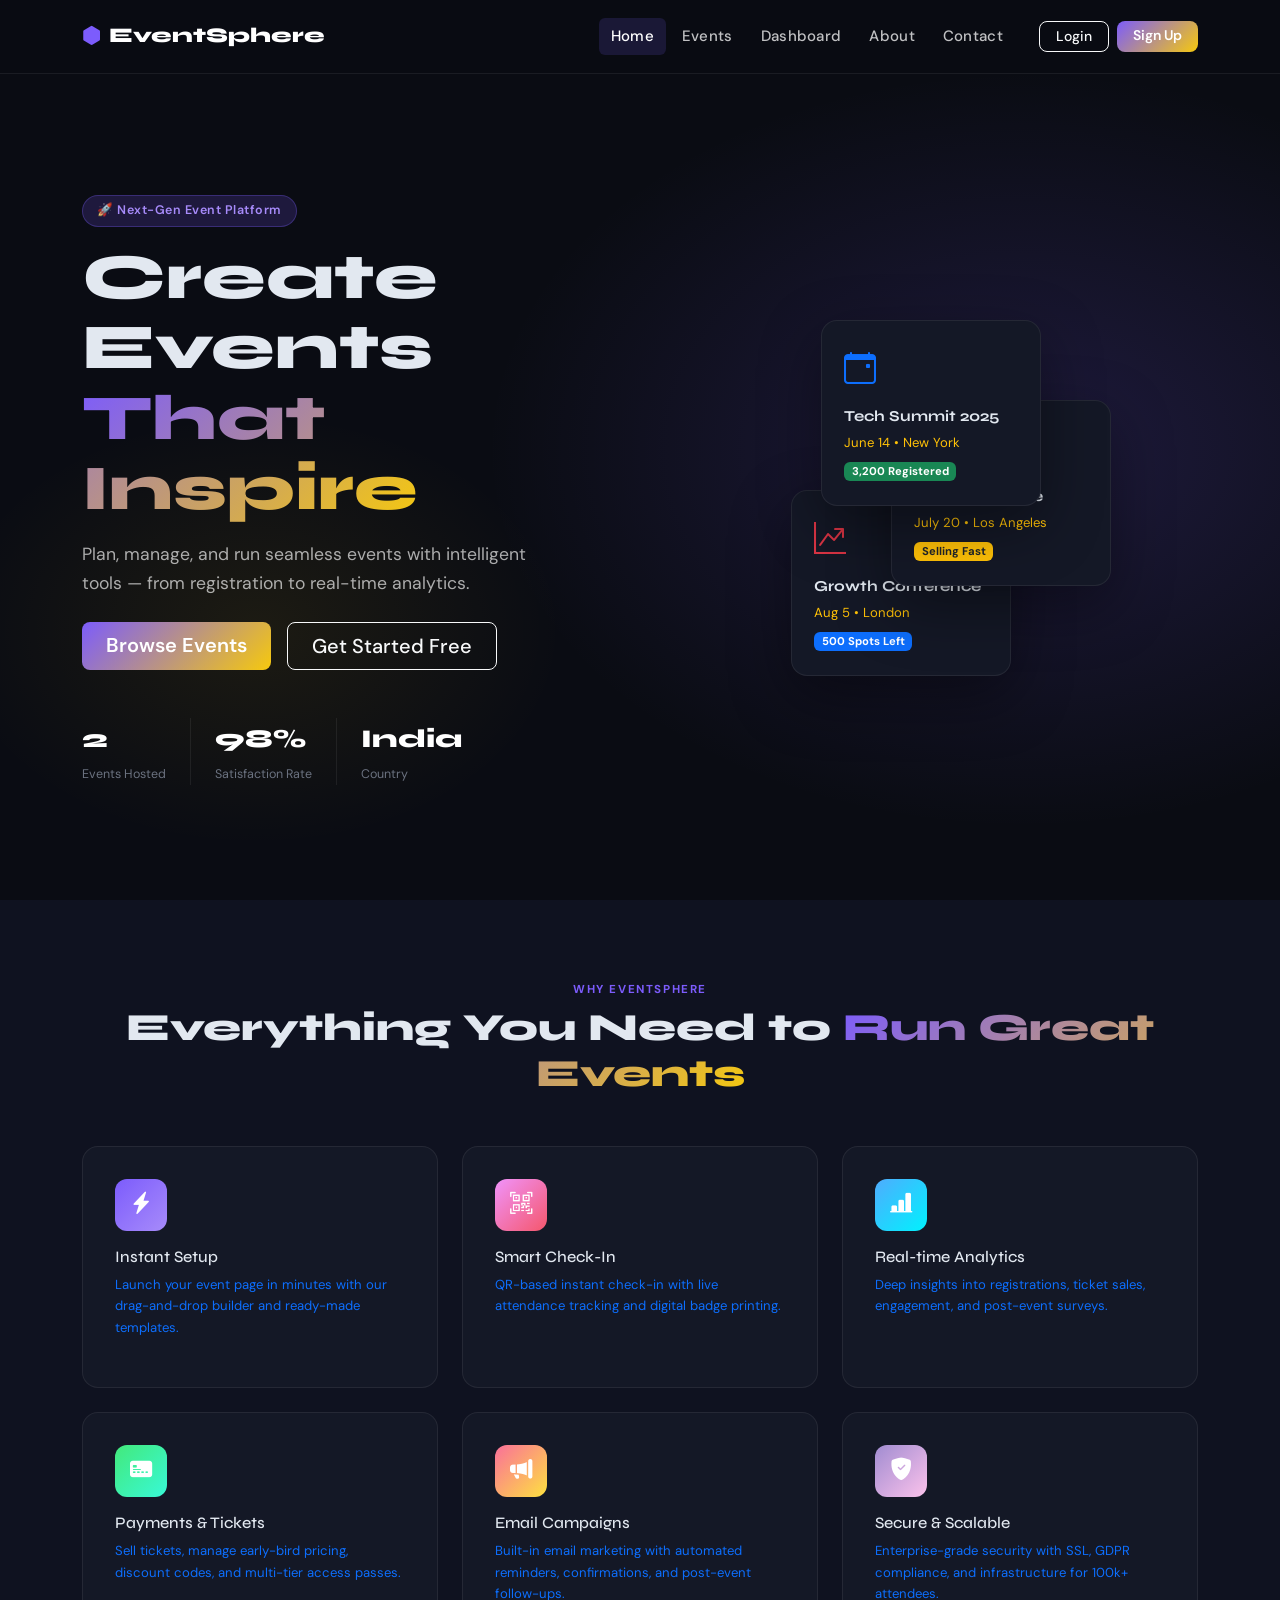
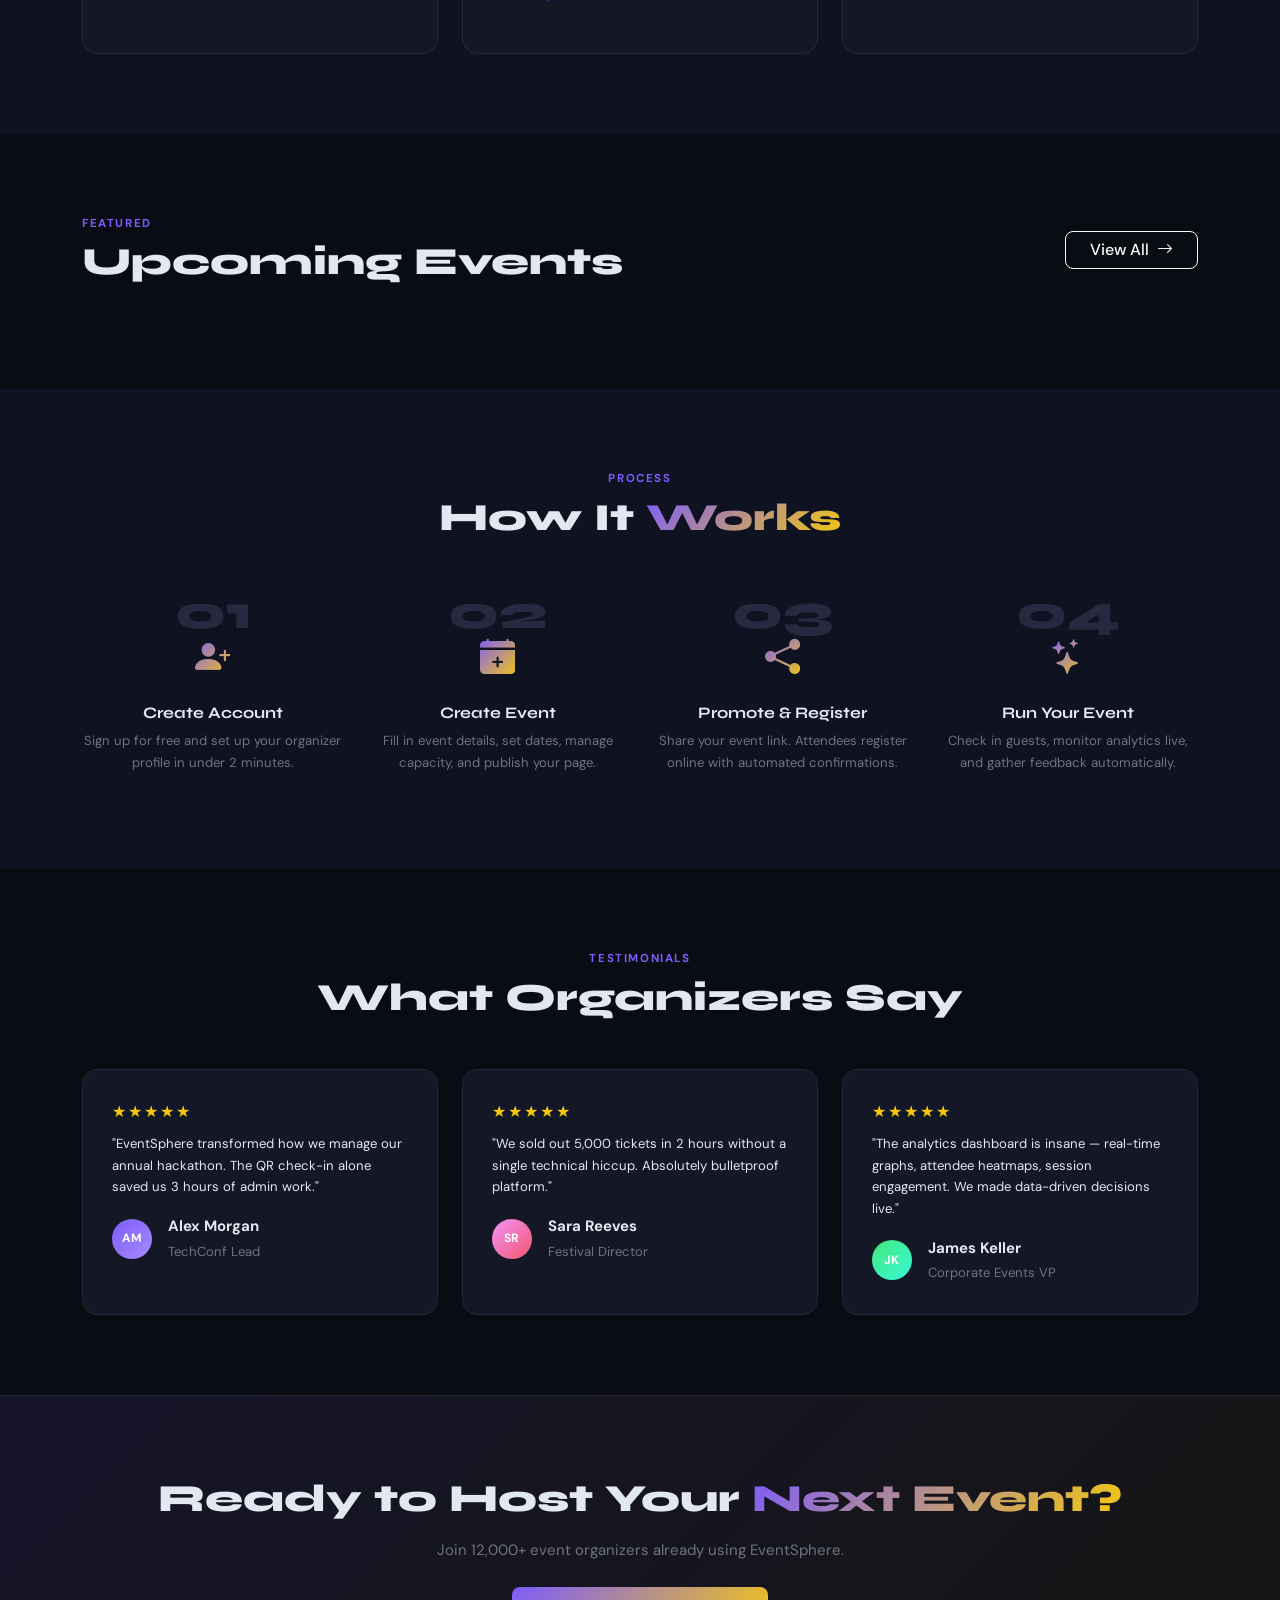
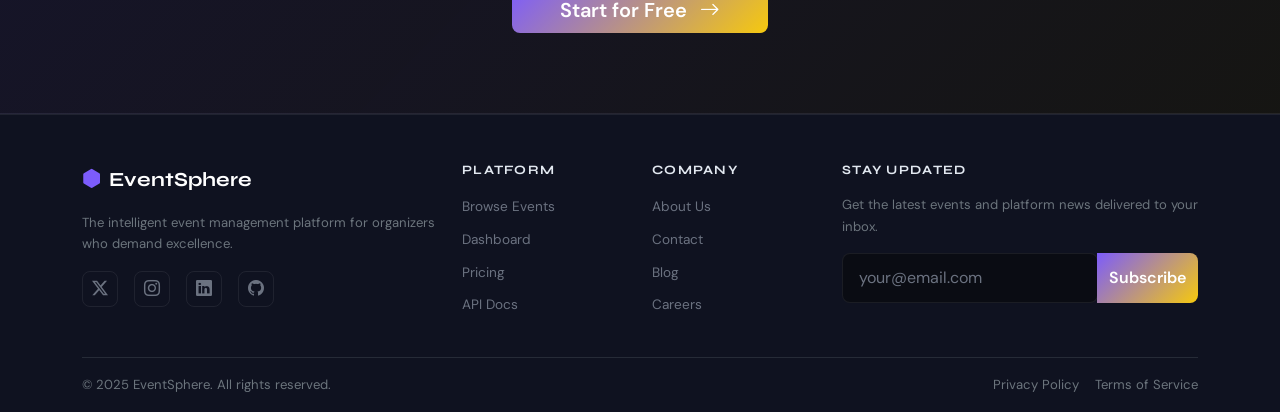
==== commit c1864d1f: "Updated frontend with API integration" ====
--- a/frontend/index.html
+++ b/frontend/index.html
@@ -352,7 +352,7 @@
     <script>
         // Render 3 featured event cards on home page
         document.addEventListener('DOMContentLoaded', () => {
-            const container = document.getElementById('homeEventCards');
+            const container = docgitument.getElementById('homeEventCards');
             const featured = eventsData.slice(0, 3);
             container.innerHTML = featured.map(renderEventCard).join('');
         });
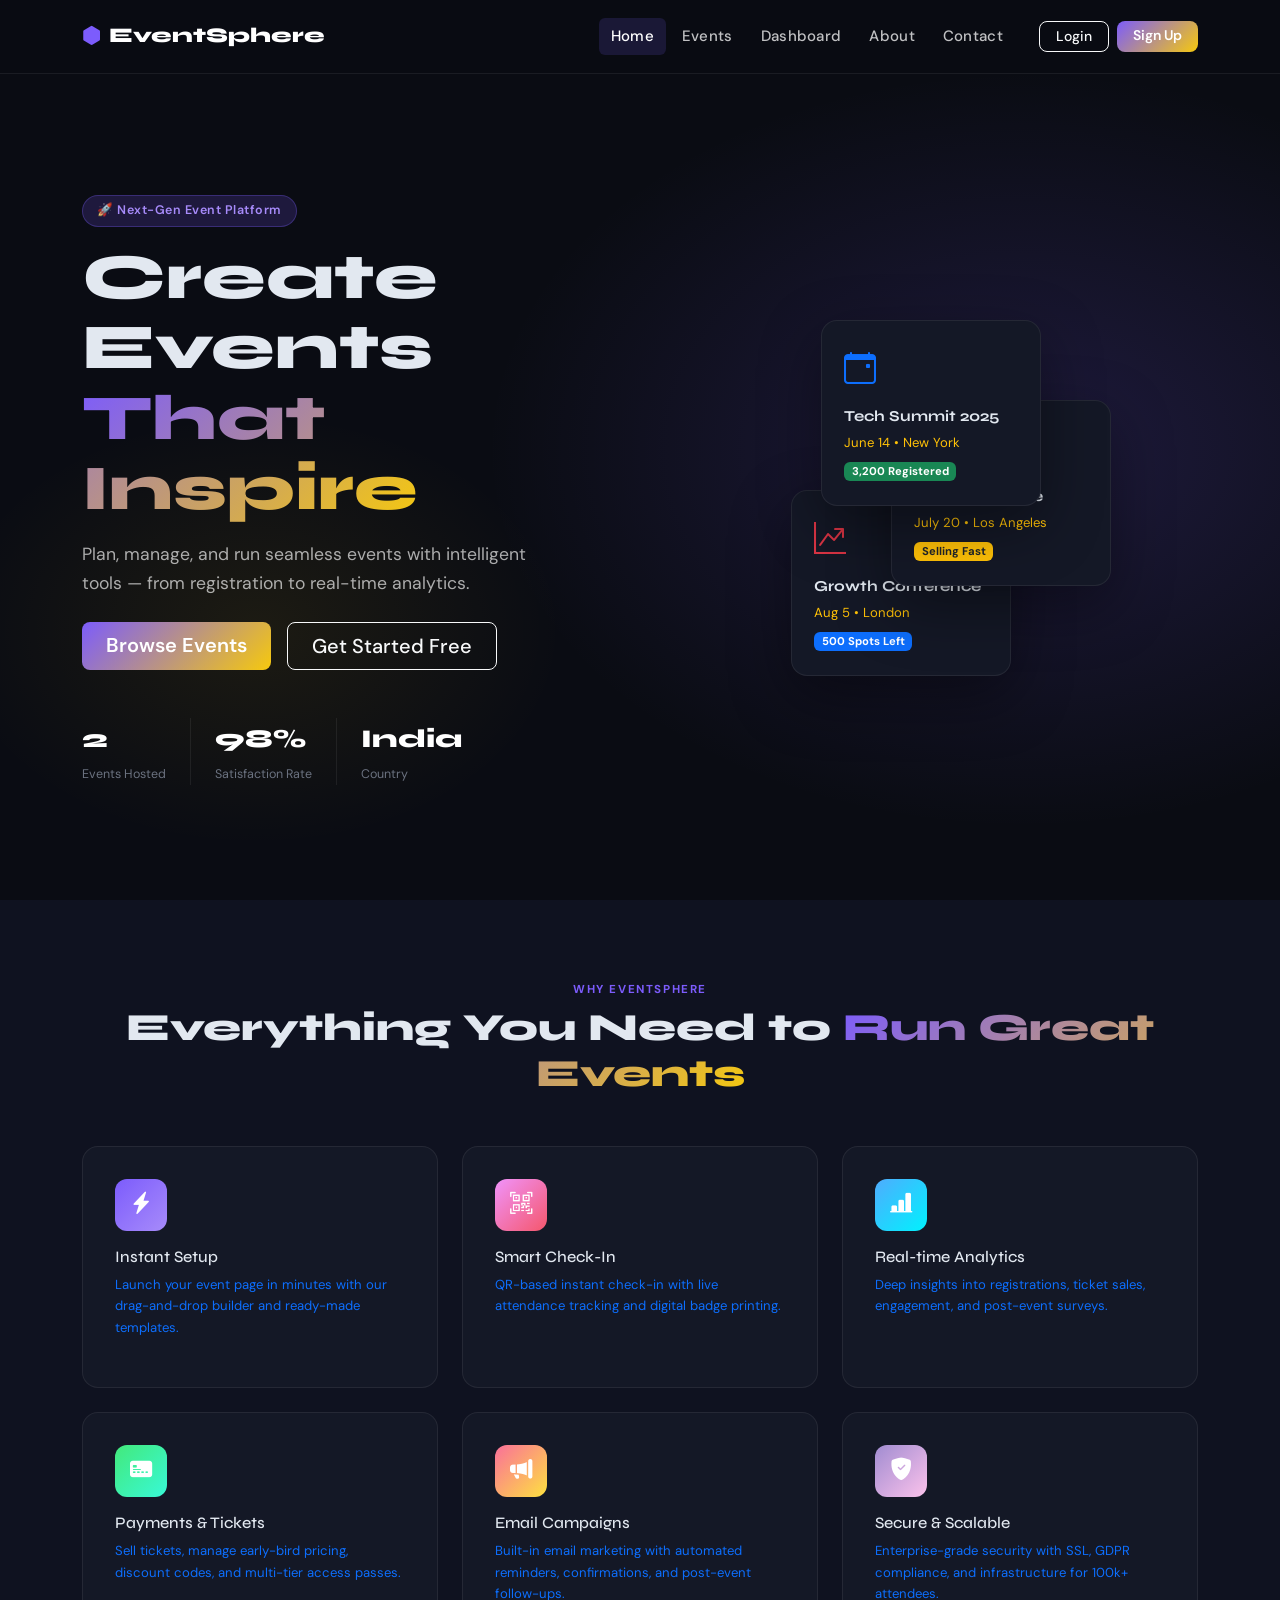
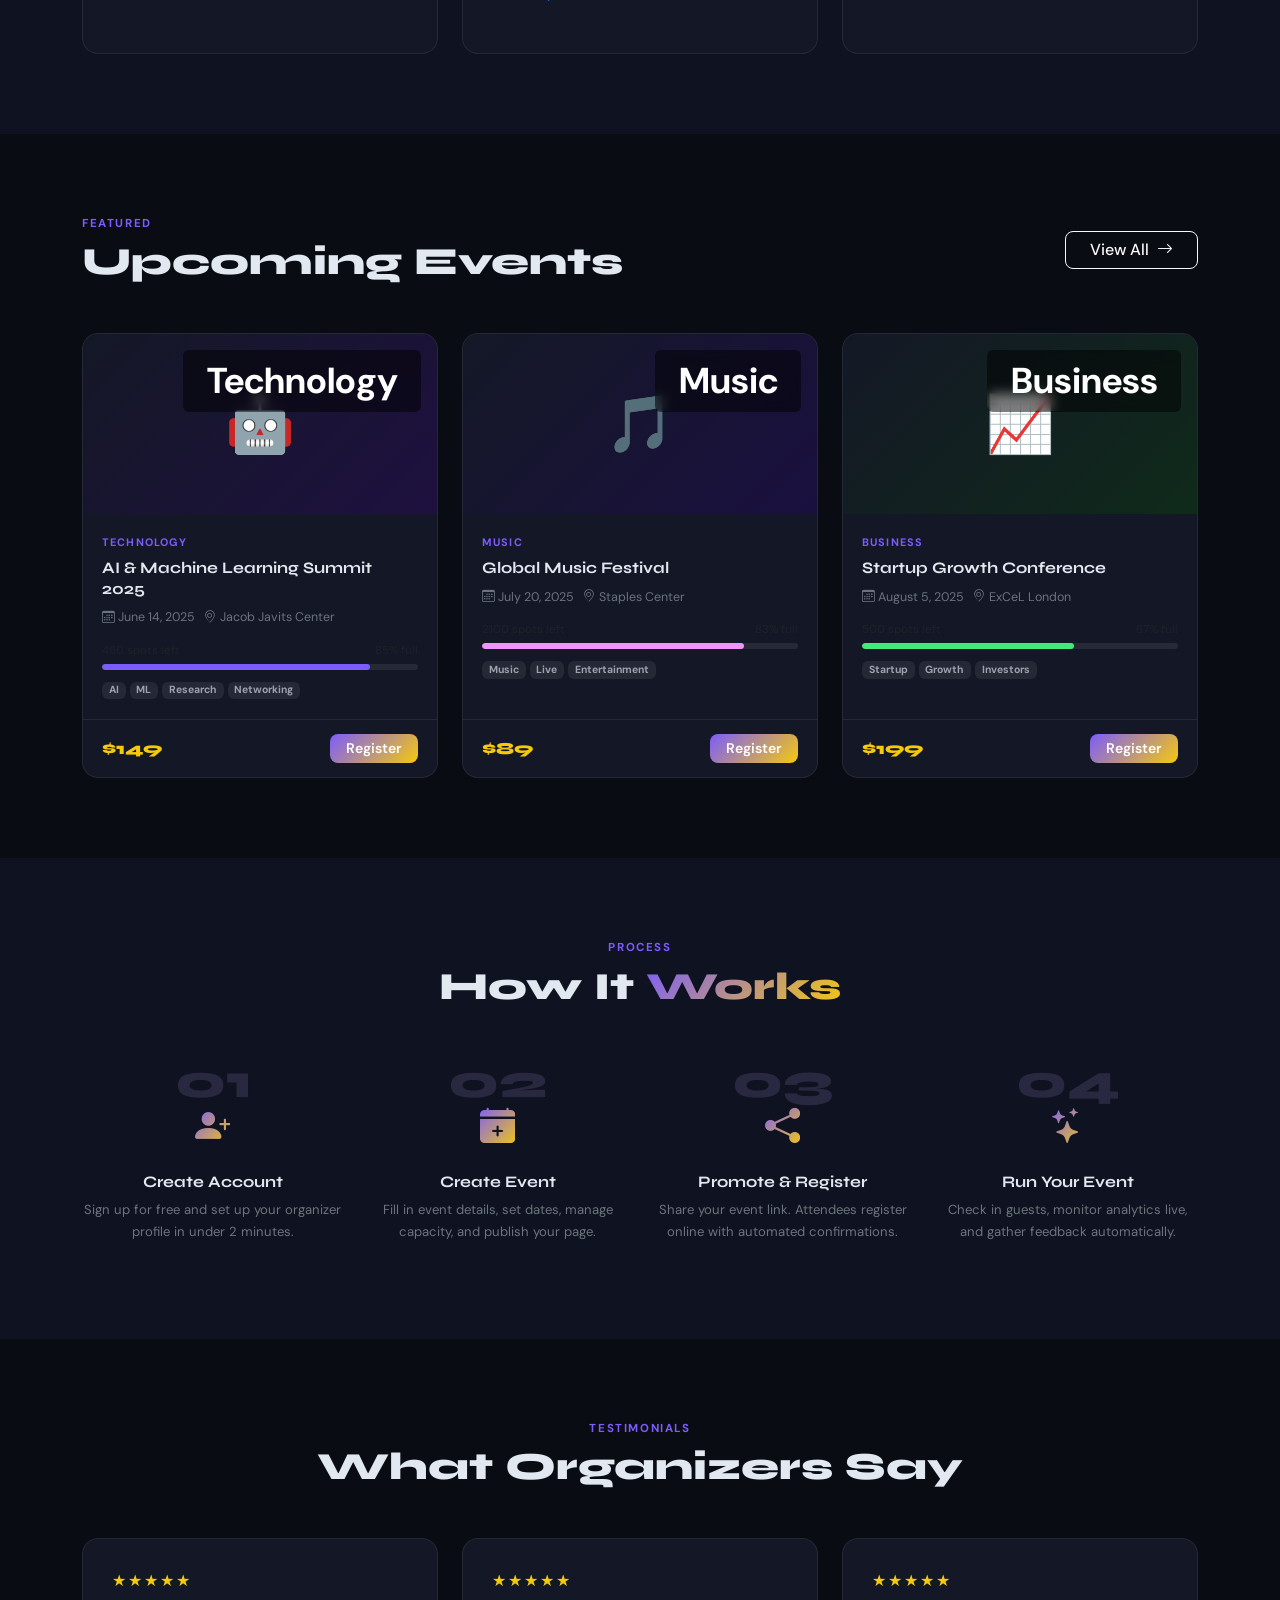
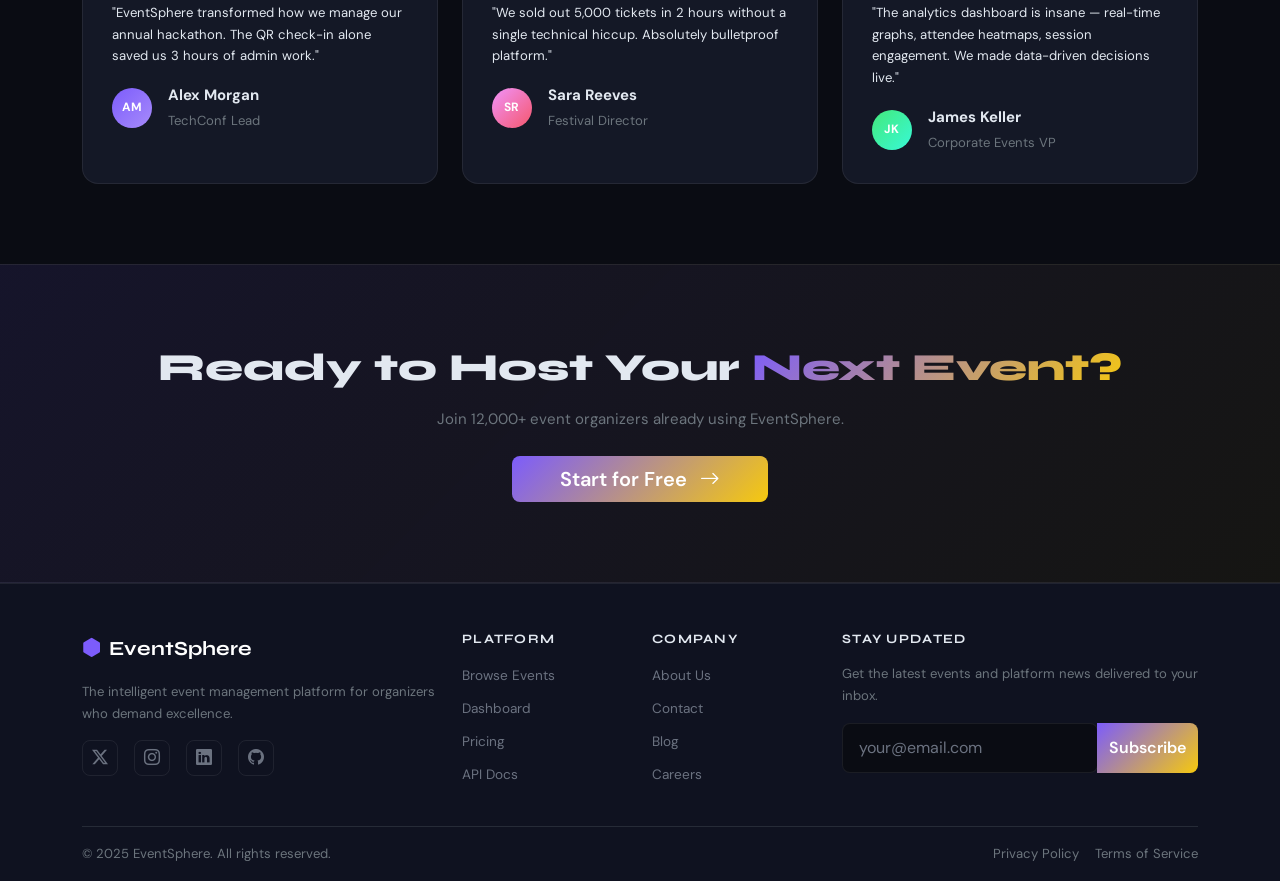
==== commit 9590c9b3: "Resolved merge conflicts and completed frontend integration" ====
--- a/frontend/index.html
+++ b/frontend/index.html
@@ -350,9 +350,11 @@
     <script src="js/events.js"></script>
     <script src="js/main.js"></script>
     <script>
-        // Render 3 featured event cards on home page
         document.addEventListener('DOMContentLoaded', () => {
-            const container = docgitument.getElementById('homeEventCards');
+            const container = document.getElementById('homeEventCards');
+
+            if (!container) return;
+
             const featured = eventsData.slice(0, 3);
             container.innerHTML = featured.map(renderEventCard).join('');
         });
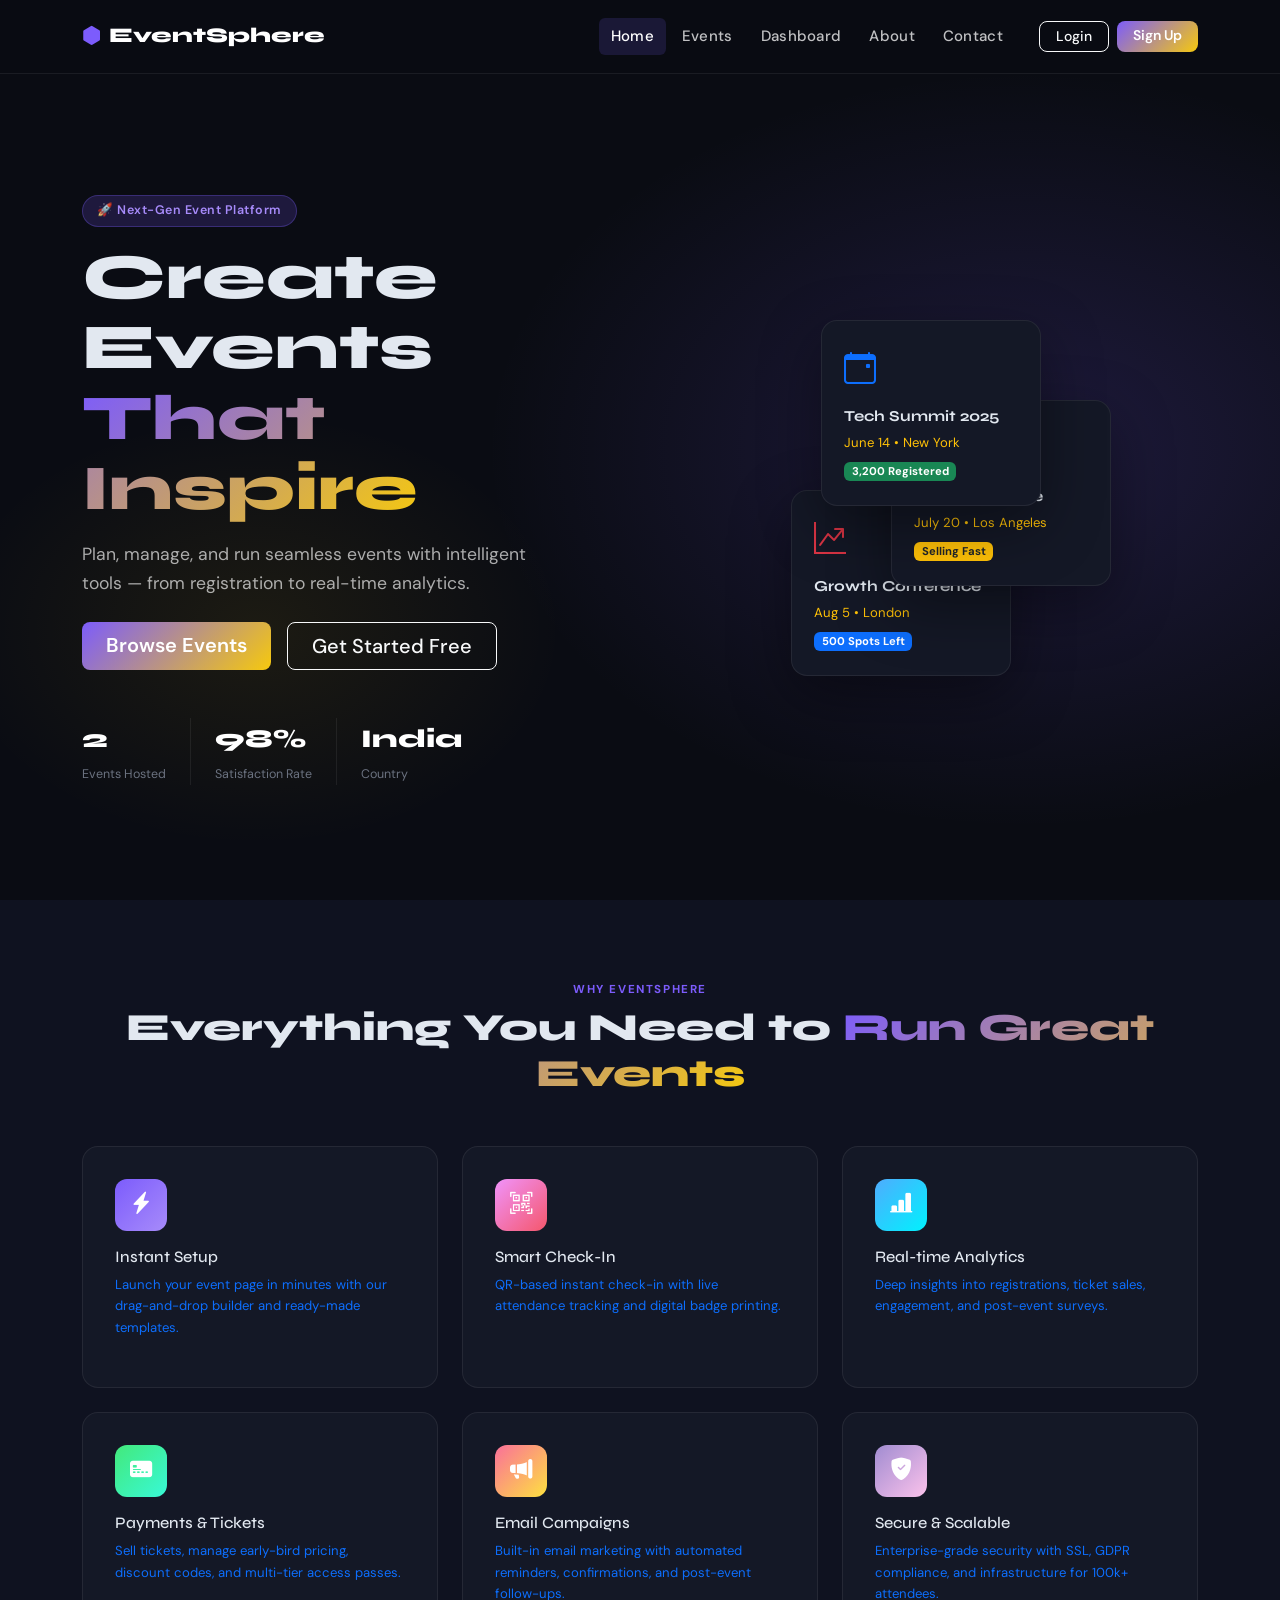
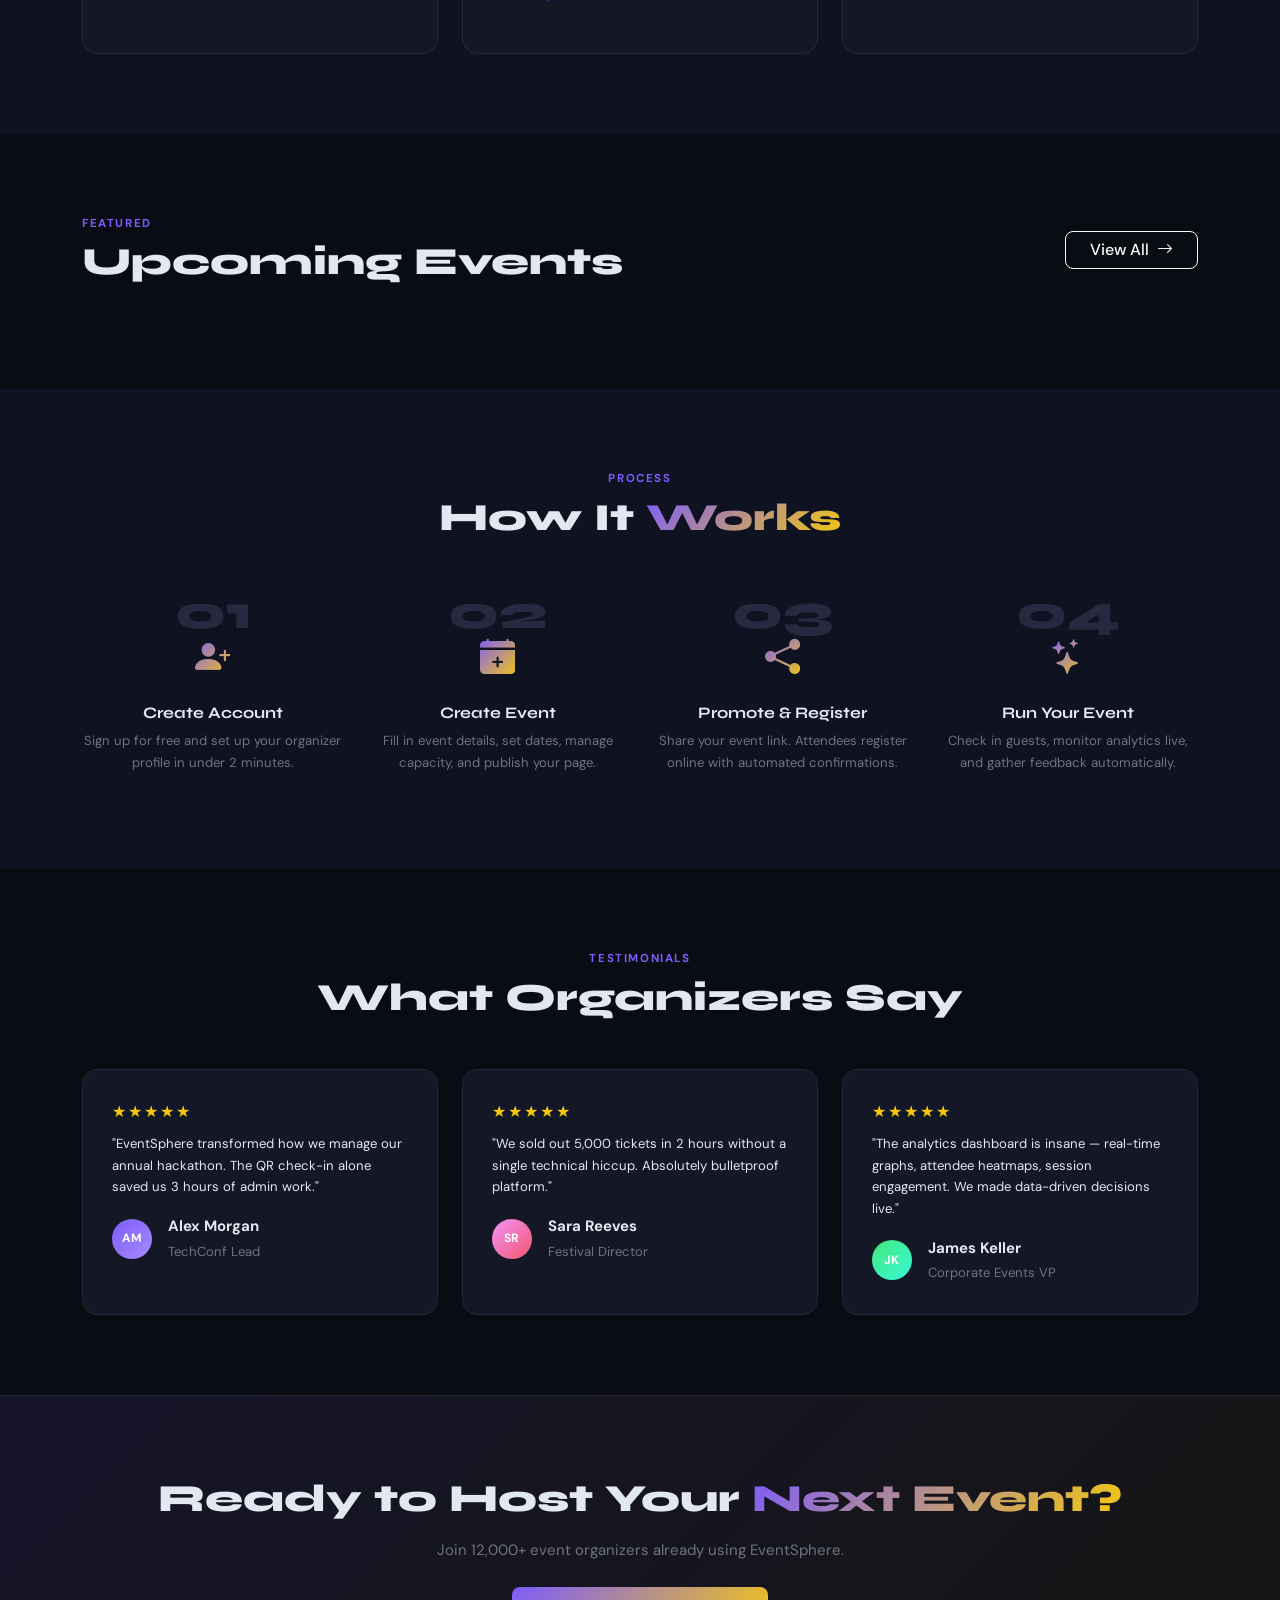
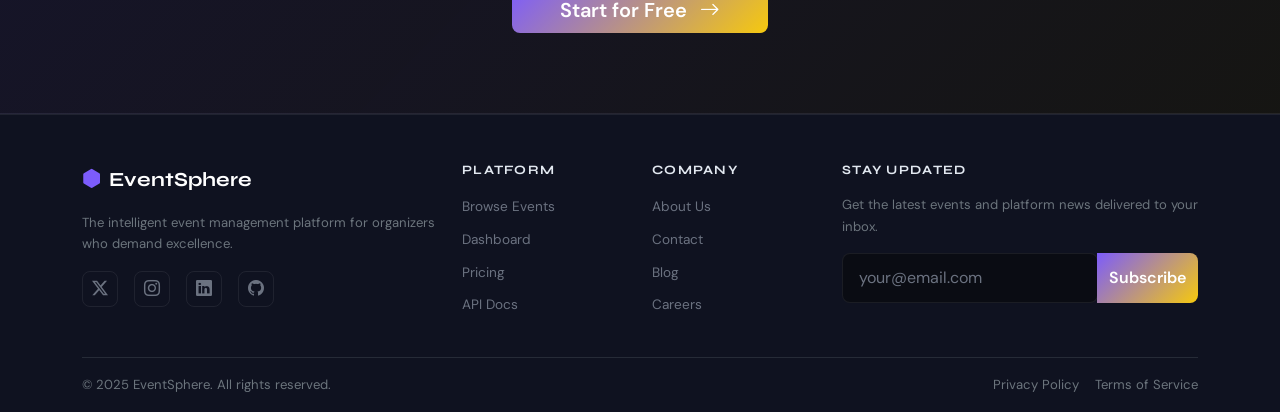
==== commit 6906c858: "feat: restored backend folder to main" ====
--- a/frontend/index.html
+++ b/frontend/index.html
@@ -350,10 +350,11 @@
     <script src="js/events.js"></script>
     <script src="js/main.js"></script>
     <script>
+        // Render 3 featured event cards on home page
         document.addEventListener('DOMContentLoaded', () => {
+
             const container = document.getElementById('homeEventCards');
 
-            if (!container) return;
 
             const featured = eventsData.slice(0, 3);
             container.innerHTML = featured.map(renderEventCard).join('');
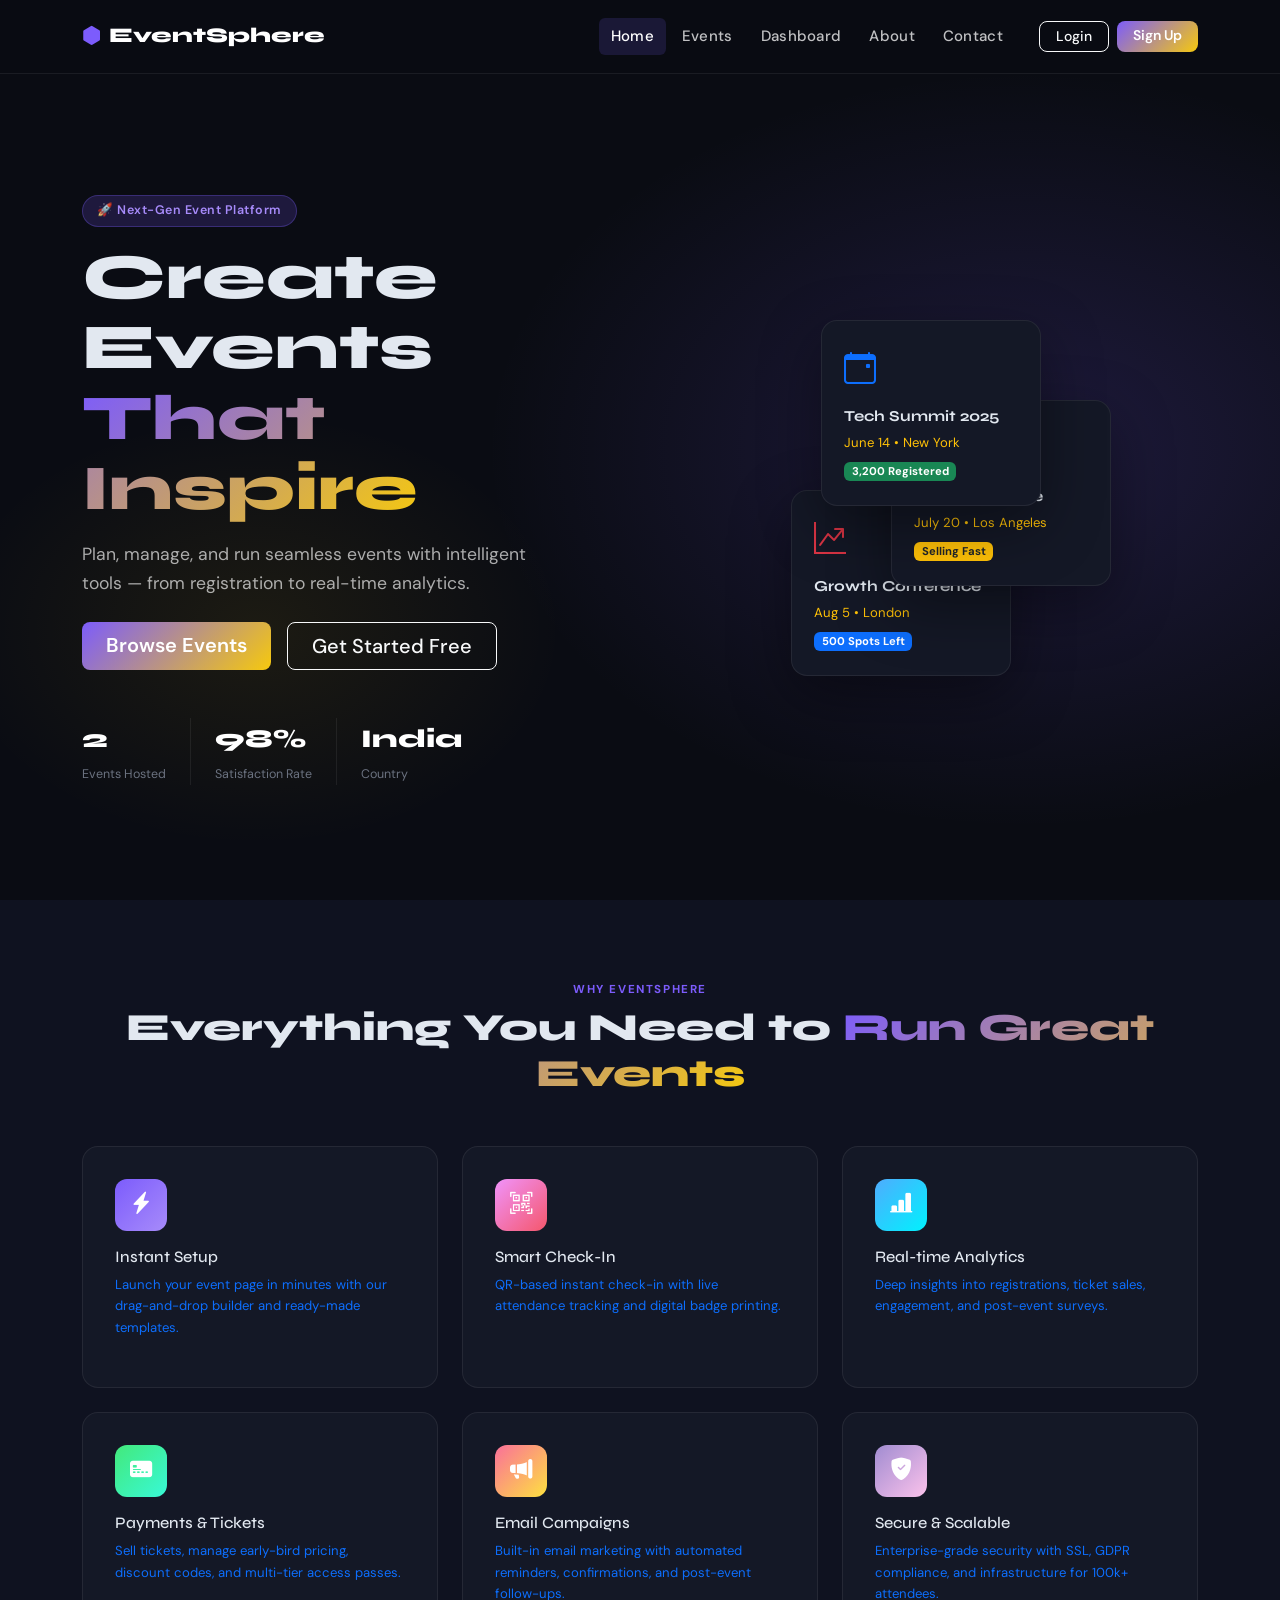
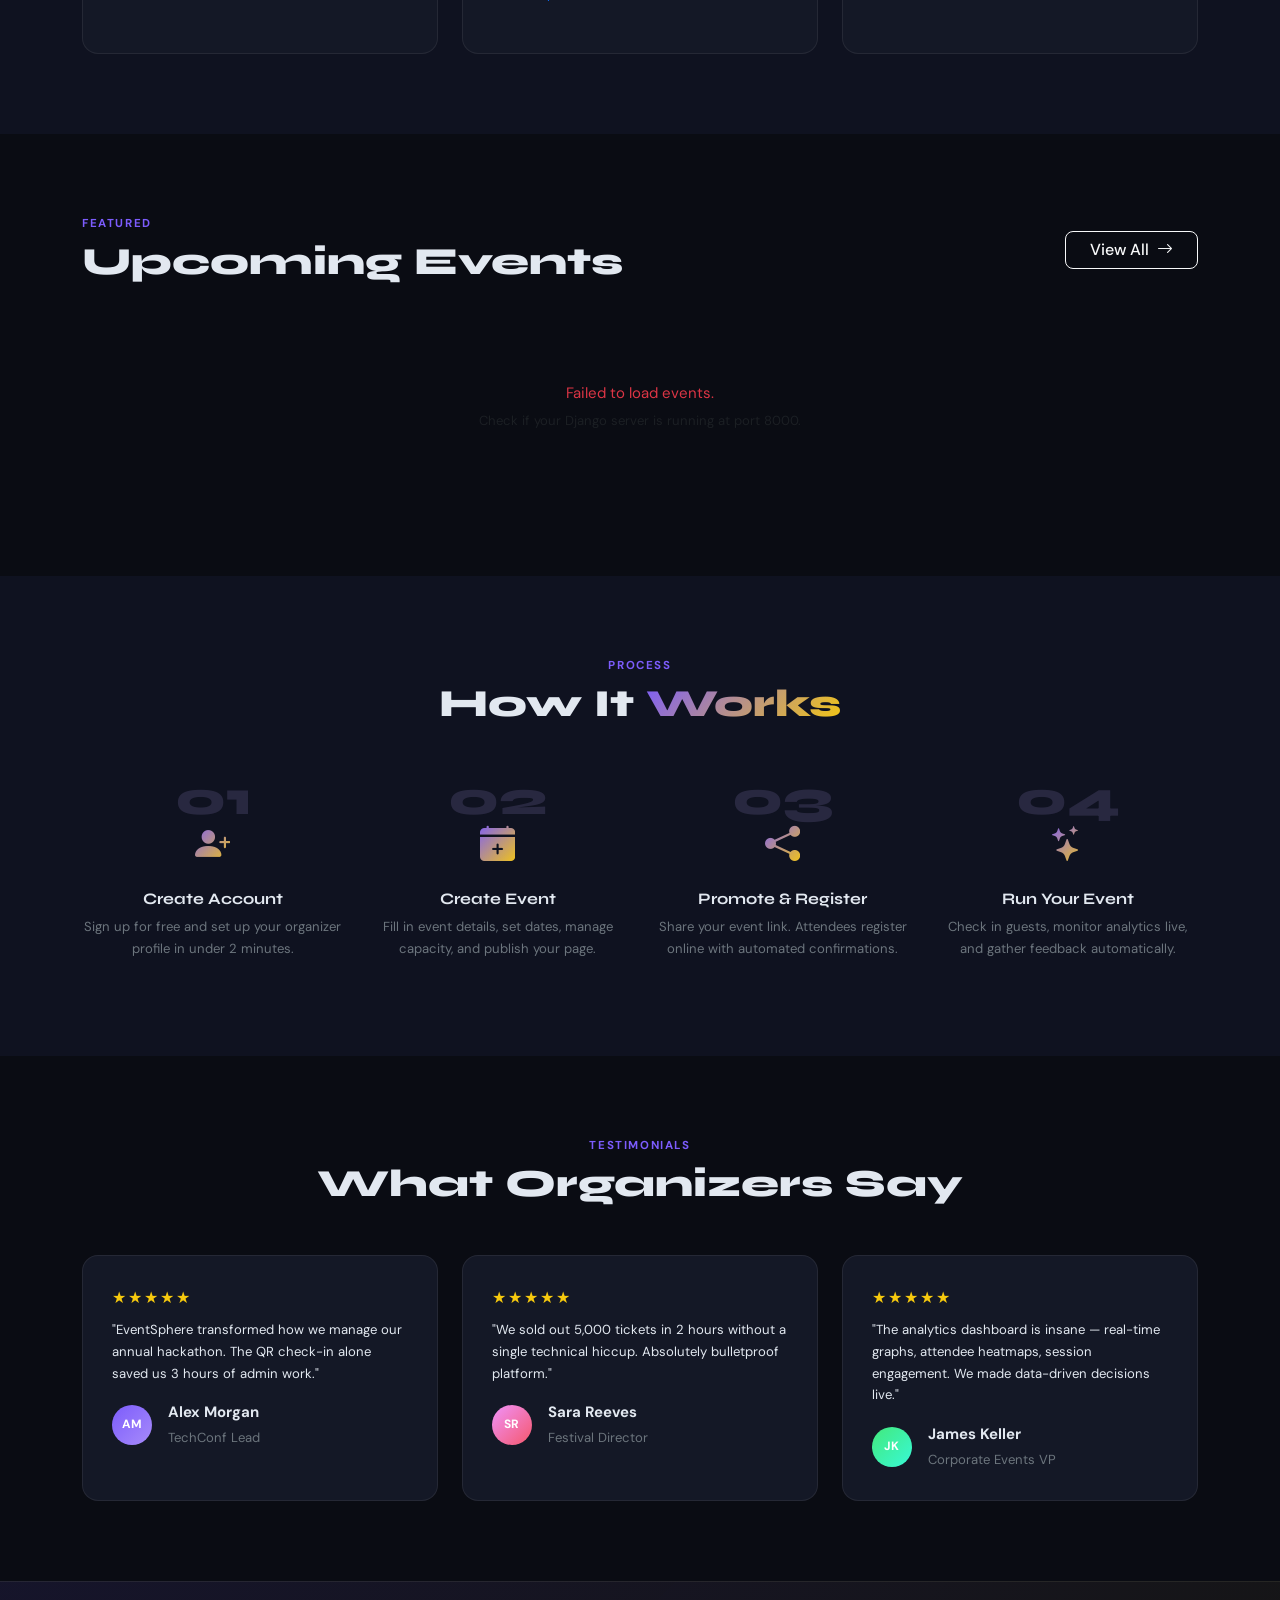
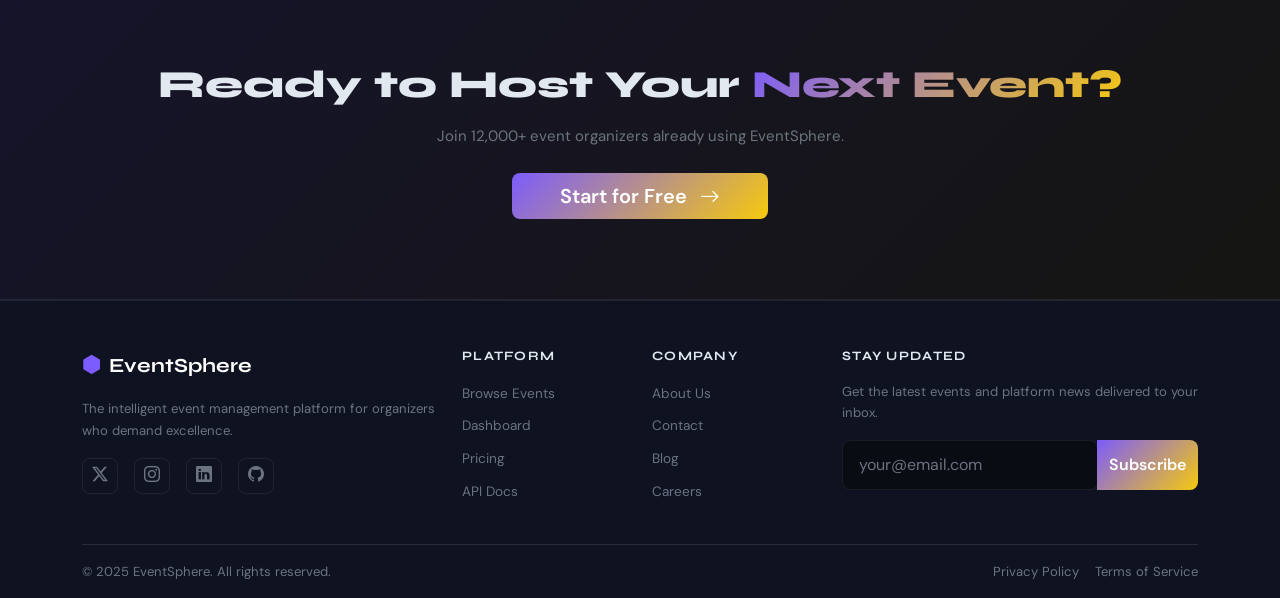
==== commit e6464ba0: "Fix ReferenceError in events.html and sync API logic" ====
--- a/frontend/index.html
+++ b/frontend/index.html
@@ -346,20 +346,68 @@
 
     <script src="https://cdn.jsdelivr.net/npm/bootstrap@5.3.3/dist/js/bootstrap.bundle.min.js"></script>
     <script src="js/auth.js"></script>
-    <script src="js/api.js"></script>
+
     <script src="js/events.js"></script>
     <script src="js/main.js"></script>
     <script>
-        // Render 3 featured event cards on home page
-        document.addEventListener('DOMContentLoaded', () => {
-
+        document.addEventListener('DOMContentLoaded', async () => {
             const container = document.getElementById('homeEventCards');
-
-
-            const featured = eventsData.slice(0, 3);
-            container.innerHTML = featured.map(renderEventCard).join('');
+            if (!container) return;
+
+            try {
+                const response = await fetch('http://127.0.0.1:8000/api/events/');
+                if (!response.ok) throw new Error('Network response was not ok');
+
+                const events = await response.json();
+
+                if (!events || events.length === 0) {
+                    container.innerHTML = "<p class='text-center text-muted'>No upcoming events found.</p>";
+                    return;
+                }
+
+                const featured = events.slice(0, 3);
+
+                // ✅ FIX: Base URL for resolving relative Django media paths
+                const BASE_URL = 'http://127.0.0.1:8000';
+
+                container.innerHTML = featured.map(e => {
+                    // ✅ FIX: Prepend BASE_URL when image is a relative path
+                    const imageUrl = e.image
+                        ? (e.image.startsWith('http') ? e.image : `${BASE_URL}${e.image}`)
+                        : 'https://via.placeholder.com/400x225?text=EventSphere';
+
+                    return `
+            <div class="col-md-4 mb-4">
+                <div class="card shadow-sm h-100 border-0 overflow-hidden" style="border-radius: 15px; background: #1a1a1a;">
+                    <div style="height: 200px; overflow: hidden;">
+                        <img src="${imageUrl}" class="card-img-top w-100 h-100" style="object-fit: cover;" alt="${e.title}">
+                    </div>
+                    <div class="card-body d-flex flex-column text-white">
+                        <h5 class="card-title fw-bold" style="color: #fff;">${e.title || e.name}</h5>
+                        <p class="mb-1 small" style="color: #ffc107;"><i class="bi bi-calendar3 me-2"></i>${e.date}</p>
+                        <p class="text-secondary small mb-3"><i class="bi bi-geo-alt me-2"></i>${e.location || 'Venue TBA'}</p>
+                        <p class="card-text text-secondary small flex-grow-1">
+                            ${(e.description || '').substring(0, 100)}...
+                        </p>
+                        <button class="btn btn-primary w-100 mt-3" style="border-radius: 8px;" onclick="registerForEvent(${e.id})">
+                            Register Now
+                        </button>
+                    </div>
+                </div>
+            </div>`;
+                }).join("");
+
+            } catch (error) {
+                console.error("Load Error:", error);
+                container.innerHTML = `
+        <div class="text-center w-100 py-5">
+            <p class='text-danger mb-1'>Failed to load events.</p>
+            <p class='small text-muted'>Check if your Django server is running at port 8000.</p>
+        </div>`;
+            }
         });
     </script>
+    <script type="module" src="js/api.js"></script>
 </body>
 
 </html>
